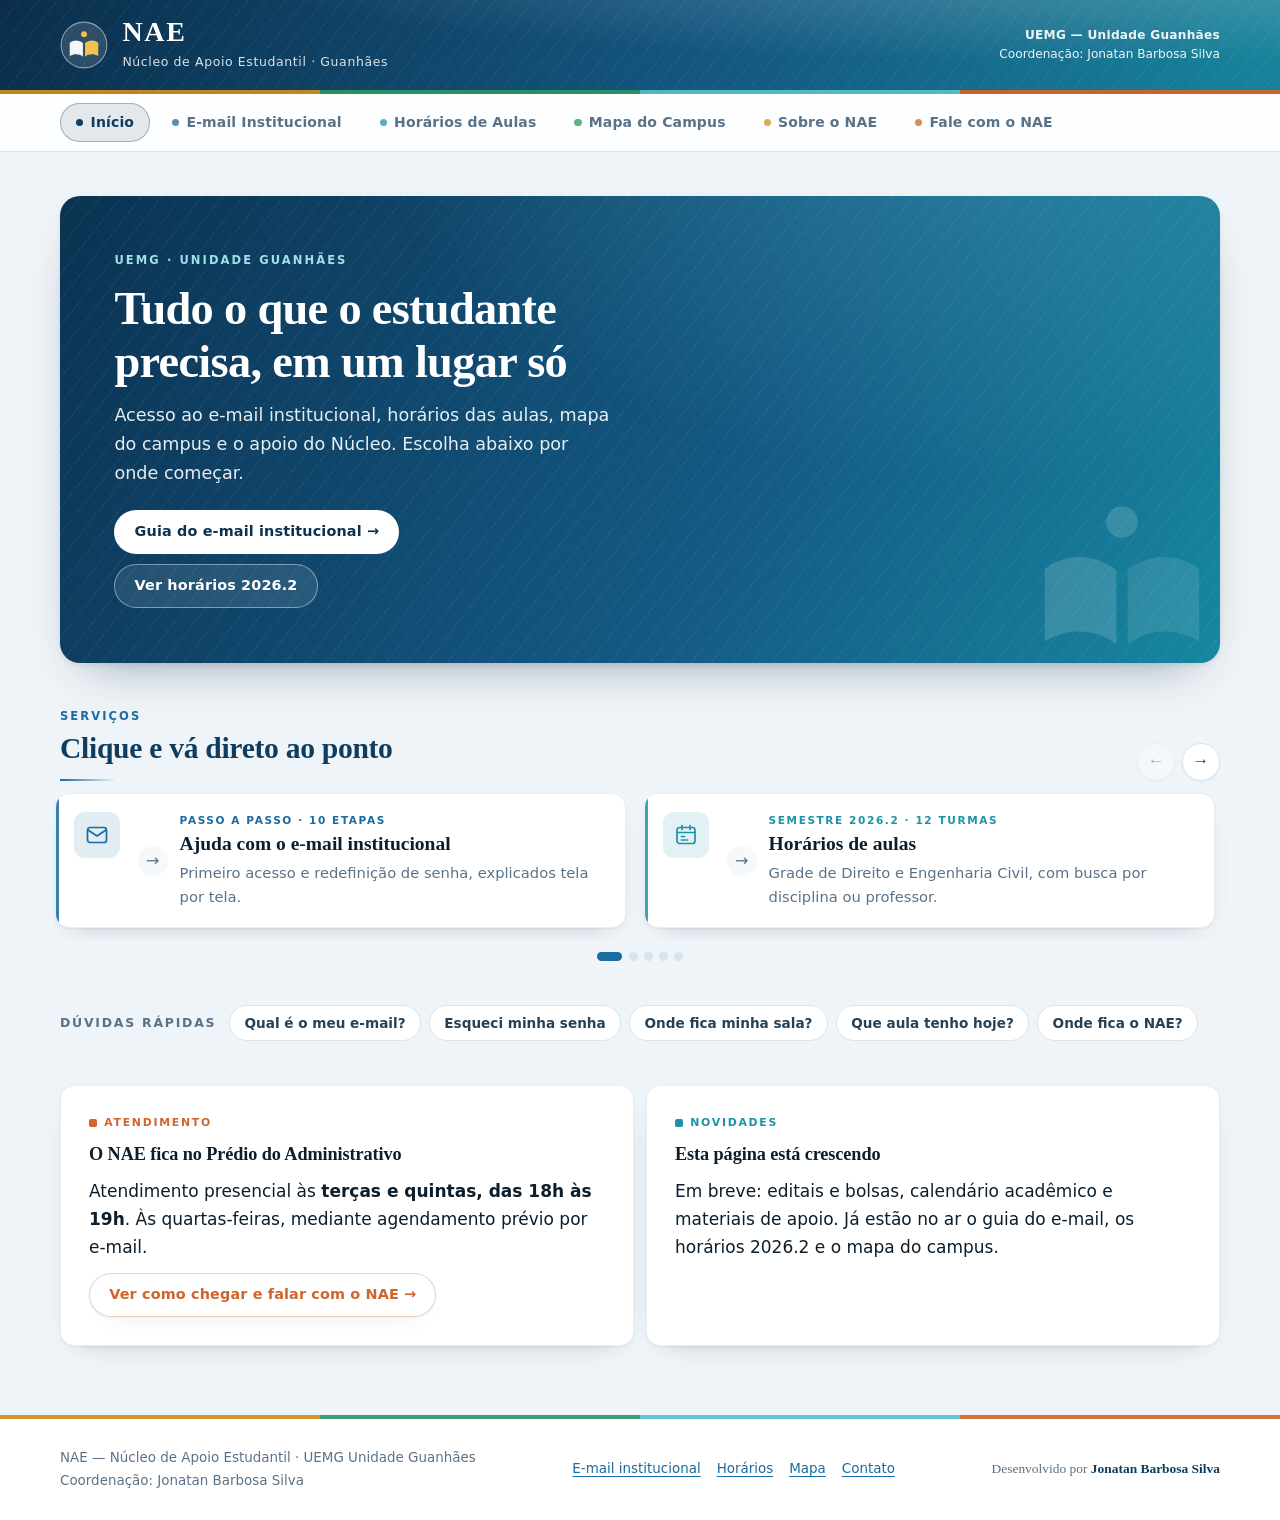
==== index.html @ 7a324790 "Site do NAE Guanhaes: inicio com carrossel, guia do e-mail, horarios 2026.2, mapa do campus e contat" ====
<!doctype html>
<html lang="pt-BR">
<head>
<meta charset="utf-8">
<meta name="viewport" content="width=device-width, initial-scale=1">
<title>NAE Guanhães — Núcleo de Apoio Estudantil | UEMG</title>
<meta name="description" content="Portal do Núcleo de Apoio Estudantil da UEMG — Unidade Guanhães: e-mail institucional, horários de aulas, mapa do campus e atendimento.">
<link rel="icon" href="assets/favicon.svg" type="image/svg+xml">
<link rel="stylesheet" href="assets/estilo.css">
</head>
<body>

<a class="pular" href="#conteudo">Pular para o conteúdo</a>

<header class="topbar">
  <div class="wrap topbar-in">
    <a class="brand" href="index.html">
      <svg width="48" height="48" viewBox="0 0 64 64" role="img" aria-label="Logo do NAE Guanhães">
        <circle cx="32" cy="32" r="30.5" fill="#FFFFFF" opacity=".13"></circle>
        <circle cx="32" cy="32" r="30.5" fill="none" stroke="#FFFFFF" stroke-width="1.4" opacity=".5"></circle>
        <circle cx="32" cy="17.5" r="3.9" fill="#F2C14E"></circle>
        <path d="M13 29C19 24.6 26 25.6 30.6 29.4v18.2C26 43.9 19 43.2 13 46.9z" fill="#FFFFFF" opacity=".95"></path>
        <path d="M51 29c-6-4.4-13-3.4-17.6.4v18.2C38 43.9 45 43.2 51 46.9z" fill="#F2C14E"></path>
      </svg>
      <span>
        <span class="brand-name" style="display:block">NAE</span>
        <span class="brand-sub" style="display:block">Núcleo de Apoio Estudantil · Guanhães</span>
      </span>
    </a>
    <div class="unidade">
      <b>UEMG — Unidade Guanhães</b><br>
      Coordenação: Jonatan Barbosa Silva
    </div>
  </div>
</header>

<nav class="nav" aria-label="Seções do site">
  <div class="wrap nav-in">
    <a class="nav-link" href="index.html" aria-current="page" style="--c: var(--navy)"><i class="dot"></i>Início</a>
    <a class="nav-link" href="email.html" style="--c: var(--blue)"><i class="dot"></i>E-mail Institucional</a>
    <a class="nav-link" href="horarios.html" style="--c: var(--cyan)"><i class="dot"></i>Horários de Aulas</a>
    <a class="nav-link" href="mapa.html" style="--c: var(--green)"><i class="dot"></i>Mapa do Campus</a>
    <a class="nav-link" href="sobre.html" style="--c: var(--amber)"><i class="dot"></i>Sobre o NAE</a>
    <a class="nav-link" href="contato.html" style="--c: var(--orange)"><i class="dot"></i>Fale com o NAE</a>
  </div>
</nav>

<main class="wrap stack" id="conteudo">

  <div class="hero">
    <div class="hero-in">
      <span class="eyebrow">UEMG · Unidade Guanhães</span>
      <h1>Tudo o que o estudante precisa, em um lugar só</h1>
      <p>Acesso ao e-mail institucional, horários das aulas, mapa do campus e o apoio do Núcleo. Escolha abaixo por onde começar.</p>
      <div class="hero-acoes">
        <a class="btn" href="email.html">Guia do e-mail institucional →</a>
        <a class="btn ghost" href="horarios.html">Ver horários 2026.2</a>
      </div>
    </div>
    <svg class="hero-marca" width="260" height="260" viewBox="0 0 64 64" aria-hidden="true">
      <circle cx="32" cy="17.5" r="3.9" fill="#FFFFFF"></circle>
      <path d="M13 29C19 24.6 26 25.6 30.6 29.4v18.2C26 43.9 19 43.2 13 46.9z" fill="#FFFFFF"></path>
      <path d="M51 29c-6-4.4-13-3.4-17.6.4v18.2C38 43.9 45 43.2 51 46.9z" fill="#FFFFFF" opacity=".7"></path>
    </svg>
  </div>

  <section class="carrossel" data-carrossel aria-label="Serviços do NAE">
    <div class="carrossel-topo">
      <div class="titulo-sec" style="--c: var(--blue)">
        <span class="eyebrow" style="--c: var(--blue)">Serviços</span>
        <h2>Clique e vá direto ao ponto</h2>
      </div>
      <div class="carrossel-ctrl">
        <button class="seta-btn" type="button" data-seta="prev" aria-label="Item anterior">←</button>
        <button class="seta-btn" type="button" data-seta="next" aria-label="Próximo item">→</button>
      </div>
    </div>

    <div class="trilho">

      <a class="porta" href="email.html" style="--c: var(--blue)">
        <span class="porta-ico" aria-hidden="true">
          <svg width="24" height="24" viewBox="0 0 24 24" fill="none" stroke="currentColor" stroke-width="1.7" stroke-linecap="round" stroke-linejoin="round">
            <rect x="2.5" y="4.5" width="19" height="15" rx="2.5"></rect>
            <path d="M3 7l9 6 9-6"></path>
          </svg>
        </span>
        <span class="porta-tag">Passo a passo · 10 etapas</span>
        <span class="porta-h">Ajuda com o e-mail institucional</span>
        <span class="porta-p">Primeiro acesso e redefinição de senha, explicados tela por tela.</span>
        <span class="porta-seta" aria-hidden="true">→</span>
      </a>

      <a class="porta" href="horarios.html" style="--c: var(--cyan)">
        <span class="porta-ico" aria-hidden="true">
          <svg width="24" height="24" viewBox="0 0 24 24" fill="none" stroke="currentColor" stroke-width="1.7" stroke-linecap="round" stroke-linejoin="round">
            <rect x="3" y="4.5" width="18" height="16" rx="2.5"></rect>
            <path d="M3 9.5h18M8 2.5v4M16 2.5v4M7.5 13.5h3M7.5 17h6"></path>
          </svg>
        </span>
        <span class="porta-tag">Semestre 2026.2 · 12 turmas</span>
        <span class="porta-h">Horários de aulas</span>
        <span class="porta-p">Grade de Direito e Engenharia Civil, com busca por disciplina ou professor.</span>
        <span class="porta-seta" aria-hidden="true">→</span>
      </a>

      <a class="porta" href="mapa.html" style="--c: var(--green)">
        <span class="porta-ico" aria-hidden="true">
          <svg width="24" height="24" viewBox="0 0 24 24" fill="none" stroke="currentColor" stroke-width="1.7" stroke-linecap="round" stroke-linejoin="round">
            <path d="M3 6.5l6-2.5 6 2.5 6-2.5v13l-6 2.5-6-2.5-6 2.5z"></path>
            <path d="M9 4v13M15 6.5v13"></path>
          </svg>
        </span>
        <span class="porta-tag">Planta ilustrada</span>
        <span class="porta-h">Mapa do campus</span>
        <span class="porta-p">Onde fica cada sala, laboratório e serviço — inclusive a sala do NAE.</span>
        <span class="porta-seta" aria-hidden="true">→</span>
      </a>

      <a class="porta" href="contato.html" style="--c: var(--orange)">
        <span class="porta-ico" aria-hidden="true">
          <svg width="24" height="24" viewBox="0 0 24 24" fill="none" stroke="currentColor" stroke-width="1.7" stroke-linecap="round" stroke-linejoin="round">
            <path d="M12 21s7-5.4 7-11a7 7 0 10-14 0c0 5.6 7 11 7 11z"></path>
            <circle cx="12" cy="10" r="2.6"></circle>
          </svg>
        </span>
        <span class="porta-tag">Prédio do Administrativo</span>
        <span class="porta-h">Sala do NAE e atendimento</span>
        <span class="porta-p">Terças e quintas, das 18h às 19h. Quartas, com agendamento por e-mail.</span>
        <span class="porta-seta" aria-hidden="true">→</span>
      </a>

      <a class="porta" href="sobre.html" style="--c: var(--amber)">
        <span class="porta-ico" aria-hidden="true">
          <svg width="24" height="24" viewBox="0 0 24 24" fill="none" stroke="currentColor" stroke-width="1.7" stroke-linecap="round" stroke-linejoin="round">
            <circle cx="9" cy="8" r="3.2"></circle>
            <path d="M3 19.5c.6-3.4 3-5.2 6-5.2s5.4 1.8 6 5.2"></path>
            <path d="M16.5 6.2a3.2 3.2 0 010 5.6M18.6 3.8a6.5 6.5 0 010 10.4"></path>
          </svg>
        </span>
        <span class="porta-tag">Quem somos</span>
        <span class="porta-h">Sobre o NAE</span>
        <span class="porta-p">Acolhimento, apoio pedagógico, assistência estudantil e acessibilidade.</span>
        <span class="porta-seta" aria-hidden="true">→</span>
      </a>

    </div>

    <div class="pontos" role="tablist" aria-label="Selecionar item"></div>
  </section>

  <div class="atalhos">
    <span class="atalhos-rot">Dúvidas rápidas</span>
    <a class="atalho" href="email.html#meu-endereco" style="--c: var(--blue)">Qual é o meu e-mail?</a>
    <a class="atalho" href="email.html#passo-a-passo" style="--c: var(--blue)">Esqueci minha senha</a>
    <a class="atalho" href="mapa.html" style="--c: var(--green)">Onde fica minha sala?</a>
    <a class="atalho" href="horarios.html" style="--c: var(--cyan)">Que aula tenho hoje?</a>
    <a class="atalho" href="contato.html" style="--c: var(--orange)">Onde fica o NAE?</a>
  </div>

  <div class="grid2">
    <div class="card reveal" style="--c: var(--orange)">
      <span class="rotulo">Atendimento</span>
      <h3>O NAE fica no Prédio do Administrativo</h3>
      <p>Atendimento presencial às <b>terças e quintas, das 18h às 19h</b>. Às quartas-feiras, mediante agendamento prévio por e-mail.</p>
      <div><a class="btn ghost" href="contato.html" style="--c: var(--orange)">Ver como chegar e falar com o NAE →</a></div>
    </div>
    <div class="card reveal" style="--c: var(--cyan)">
      <span class="rotulo">Novidades</span>
      <h3>Esta página está crescendo</h3>
      <p>Em breve: editais e bolsas, calendário acadêmico e materiais de apoio. Já estão no ar o guia do e-mail, os horários 2026.2 e o mapa do campus.</p>
    </div>
  </div>

</main>

<footer>
  <div class="wrap foot-in">
    <p>NAE — Núcleo de Apoio Estudantil · UEMG Unidade Guanhães<br>Coordenação: Jonatan Barbosa Silva</p>
    <div class="foot-links">
      <a href="email.html">E-mail institucional</a>
      <a href="horarios.html">Horários</a>
      <a href="mapa.html">Mapa</a>
      <a href="contato.html">Contato</a>
    </div>
    <p class="assinatura">Desenvolvido por <b>Jonatan Barbosa Silva</b></p>
  </div>
</footer>

<script src="assets/site.js"></script>
</body>
</html>
---- assets/estilo.css ----
/* ═══════════════════════════════════════════════════════
   NAE Guanhães — folha de estilo
   Paleta institucional UEMG · tema claro e escuro
   ═══════════════════════════════════════════════════════ */

:root {
  --navy:   #0E3D60;
  --blue:   #1A6BA0;
  --cyan:   #1D93A9;
  --aqua:   #57C0CE;
  --green:  #2C9560;
  --amber:  #D08D18;
  --orange: #D1642B;
  --red:    #B93A2C;

  --paper:     #EFF4F8;
  --surface:   #FFFFFF;
  --surface-2: #F5F9FC;
  --ink:       #0C1E2C;
  --ink-2:     #274257;
  --muted:     #5A7288;
  --line:      #D8E4ED;
  --hair:      #E7EEF4;
  --ring:      #1A6BA0;
  --on-brand:  #FFFFFF;
  --shot-dim:  1;

  --sh-1: 0 1px 2px rgba(10,35,58,.05), 0 10px 26px -20px rgba(10,35,58,.45);
  --sh-2: 0 2px 5px rgba(10,35,58,.07), 0 22px 48px -28px rgba(10,35,58,.5);

  --serif: "Iowan Old Style", "Palatino Linotype", Palatino, Cambria, Georgia, "Times New Roman", serif;
  --sans:  "Segoe UI Variable Text", "Segoe UI", system-ui, -apple-system, "Helvetica Neue", Arial, sans-serif;
  --mono:  ui-monospace, "Cascadia Mono", Consolas, "SF Mono", Menlo, monospace;

  --s1: .375rem; --s2: .75rem; --s3: 1.125rem; --s4: 1.75rem; --s5: 2.75rem; --s6: 4.5rem;
  --radius: 14px;
}

@media (prefers-color-scheme: dark) {
  :root {
    --navy: #5AA3D0; --blue: #62ABDD; --cyan: #45BCD2; --aqua: #7FD6E3;
    --green: #56C489; --amber: #E4AE45; --orange: #E88B54; --red: #E4796A;
    --paper: #081420; --surface: #0F1F2C; --surface-2: #142433;
    --ink: #E8F0F7; --ink-2: #C3D5E3; --muted: #93AABE;
    --line: #22384B; --hair: #1B2E3E; --ring: #62ABDD;
    --on-brand: #061420; --shot-dim: .9;
    --sh-1: 0 1px 2px rgba(0,0,0,.4), 0 12px 28px -20px rgba(0,0,0,.9);
    --sh-2: 0 2px 6px rgba(0,0,0,.45), 0 26px 52px -28px rgba(0,0,0,1);
  }
}

:root[data-theme="dark"] {
  --navy: #5AA3D0; --blue: #62ABDD; --cyan: #45BCD2; --aqua: #7FD6E3;
  --green: #56C489; --amber: #E4AE45; --orange: #E88B54; --red: #E4796A;
  --paper: #081420; --surface: #0F1F2C; --surface-2: #142433;
  --ink: #E8F0F7; --ink-2: #C3D5E3; --muted: #93AABE;
  --line: #22384B; --hair: #1B2E3E; --ring: #62ABDD;
  --on-brand: #061420; --shot-dim: .9;
  --sh-1: 0 1px 2px rgba(0,0,0,.4), 0 12px 28px -20px rgba(0,0,0,.9);
  --sh-2: 0 2px 6px rgba(0,0,0,.45), 0 26px 52px -28px rgba(0,0,0,1);
}

:root[data-theme="light"] {
  --navy: #0E3D60; --blue: #1A6BA0; --cyan: #1D93A9; --aqua: #57C0CE;
  --green: #2C9560; --amber: #D08D18; --orange: #D1642B; --red: #B93A2C;
  --paper: #EFF4F8; --surface: #FFFFFF; --surface-2: #F5F9FC;
  --ink: #0C1E2C; --ink-2: #274257; --muted: #5A7288;
  --line: #D8E4ED; --hair: #E7EEF4; --ring: #1A6BA0;
  --on-brand: #FFFFFF; --shot-dim: 1;
  --sh-1: 0 1px 2px rgba(10,35,58,.05), 0 10px 26px -20px rgba(10,35,58,.45);
  --sh-2: 0 2px 5px rgba(10,35,58,.07), 0 22px 48px -28px rgba(10,35,58,.5);
}

/* ── Base ─────────────────────────────────────────────── */
*, *::before, *::after { box-sizing: border-box; }

html { -webkit-text-size-adjust: 100%; scroll-behavior: smooth; }

body {
  margin: 0;
  background: var(--paper);
  color: var(--ink);
  font-family: var(--sans);
  font-size: 17px;
  line-height: 1.65;
  -webkit-font-smoothing: antialiased;
}

img, svg { max-width: 100%; }

a { color: var(--blue); text-underline-offset: 3px; text-decoration-thickness: 1px; }
a:hover { color: var(--orange); }

:where(a, button, input, summary, [tabindex]):focus-visible {
  outline: 2px solid var(--ring);
  outline-offset: 3px;
  border-radius: 6px;
}

h1, h2, h3 { font-family: var(--serif); font-weight: 600; text-wrap: balance; line-height: 1.16; margin: 0; }
h1 { font-size: clamp(2rem, 1.3rem + 2.8vw, 2.9rem); letter-spacing: -.015em; }
h2 { font-size: clamp(1.4rem, 1.1rem + 1.1vw, 1.85rem); letter-spacing: -.01em; color: var(--navy); }
h3 { font-size: 1.14rem; letter-spacing: -.005em; }
p  { margin: 0; }

.wrap { width: min(1160px, 100% - 2.5rem); margin-inline: auto; }
.col  { max-width: 68ch; }

.pular {
  position: absolute; left: -9999px; top: 0;
  background: var(--surface); color: var(--ink); padding: .6rem 1rem; z-index: 100;
}
.pular:focus { left: 1rem; top: 1rem; }

.eyebrow {
  font-size: .72rem; font-weight: 800;
  letter-spacing: .18em; text-transform: uppercase;
  color: var(--c, var(--orange));
}
.lede { font-size: 1.12rem; color: var(--ink-2); }

.stack   { display: flex; flex-direction: column; gap: var(--s5); }
.stack-m { display: flex; flex-direction: column; gap: var(--s4); }
.stack-s { display: flex; flex-direction: column; gap: var(--s2); }

.titulo-sec { display: flex; flex-direction: column; gap: .35rem; }
.titulo-sec::after {
  content: ""; height: 2px; width: 3.5rem; margin-top: .5rem;
  background: linear-gradient(90deg, var(--c, var(--cyan)), transparent);
}

/* ── Cabeçalho ────────────────────────────────────────── */
.topbar {
  background:
    radial-gradient(120% 180% at 88% -40%, rgba(255,255,255,.22), transparent 60%),
    linear-gradient(112deg, #0A2E4B 0%, #14567F 55%, #17849B 100%);
  color: #FFFFFF; position: relative; overflow: hidden;
}
.topbar::before {
  content: ""; position: absolute; inset: 0;
  background: repeating-linear-gradient(128deg, rgba(255,255,255,.05) 0 1px, transparent 1px 15px);
  pointer-events: none;
}
.topbar::after {
  content: ""; position: absolute; inset: auto 0 0 0; height: 4px;
  background: linear-gradient(90deg, var(--amber) 0 25%, var(--green) 25% 50%, var(--aqua) 50% 75%, var(--orange) 75% 100%);
  opacity: .92;
}
.topbar-in {
  position: relative; z-index: 1;
  display: flex; align-items: center; gap: var(--s3);
  flex-wrap: wrap; padding-block: var(--s3) calc(var(--s3) + 4px);
}
.brand { display: flex; align-items: center; gap: .9rem; text-decoration: none; color: inherit; }
.brand:hover { color: inherit; }
.brand svg { display: block; flex: none; }
.brand-name { font-family: var(--serif); font-size: 1.75rem; font-weight: 700; letter-spacing: .06em; line-height: 1; }
.brand-sub { font-size: .78rem; opacity: .85; letter-spacing: .05em; margin-top: .35rem; }
.unidade { margin-left: auto; font-size: .76rem; text-align: right; line-height: 1.55; opacity: .92; }
.unidade b { font-weight: 700; letter-spacing: .02em; }

/* ── Navegação ────────────────────────────────────────── */
.nav {
  position: sticky; top: 0; z-index: 40;
  background: color-mix(in srgb, var(--surface) 88%, transparent);
  backdrop-filter: blur(14px) saturate(1.3);
  border-bottom: 1px solid var(--line);
}
.nav-in { display: flex; gap: .35rem; overflow-x: auto; padding-block: .55rem; scrollbar-width: thin; }
.nav-link {
  flex: none; text-decoration: none;
  border: 1px solid transparent; border-radius: 999px;
  font-size: .875rem; font-weight: 600; letter-spacing: .01em;
  color: var(--muted); padding: .45rem .95rem; white-space: nowrap;
  display: inline-flex; align-items: center; gap: .45rem;
  transition: color .18s ease, background .18s ease, border-color .18s ease;
}
.nav-link .dot { width: .45rem; height: .45rem; border-radius: 50%; background: var(--c); flex: none; opacity: .75; }
.nav-link:hover { color: var(--ink); background: var(--surface-2); }
.nav-link[aria-current="page"] {
  color: var(--c);
  background: color-mix(in srgb, var(--c) 12%, var(--surface));
  border-color: color-mix(in srgb, var(--c) 32%, transparent);
}
.nav-link[aria-current="page"] .dot { opacity: 1; }

/* ── Conteúdo ─────────────────────────────────────────── */
main { padding-block: var(--s5) var(--s6); display: block; }

.reveal { opacity: 0; transform: translateY(12px); transition: opacity .5s ease, transform .5s cubic-bezier(.22,.7,.3,1); }
.reveal.visivel { opacity: 1; transform: none; }

@media (prefers-reduced-motion: reduce) {
  html { scroll-behavior: auto; }
  .reveal { opacity: 1; transform: none; transition: none; }
}

/* ── Componentes ──────────────────────────────────────── */
.card {
  background: var(--surface);
  border: 1px solid var(--hair);
  border-radius: var(--radius);
  box-shadow: var(--sh-1);
  padding: var(--s4);
  display: flex; flex-direction: column; gap: var(--s2);
}
.card > .rotulo {
  display: inline-flex; align-items: center; gap: .45rem;
  font-size: .68rem; font-weight: 800; letter-spacing: .16em; text-transform: uppercase;
  color: var(--c, var(--blue));
}
.card > .rotulo::before { content: ""; width: .5rem; height: .5rem; border-radius: 2px; background: var(--c, var(--blue)); }
.card h3 { color: var(--ink); }

.note {
  border-left: 3px solid var(--c, var(--amber));
  background: color-mix(in srgb, var(--c, var(--amber)) 8%, var(--surface));
  border-radius: 0 10px 10px 0;
  padding: var(--s2) var(--s3);
  display: flex; flex-direction: column; gap: .4rem;
  font-size: .95rem; color: var(--ink-2);
}
.note b { color: var(--c, var(--amber)); }
.note.alerta { --c: var(--red); }
.note.ok     { --c: var(--green); }
.note.info   { --c: var(--cyan); }

code, .mono { font-family: var(--mono); font-size: .92em; }
.addr {
  font-family: var(--mono); font-size: .88em;
  background: color-mix(in srgb, var(--blue) 8%, var(--surface));
  border: 1px solid color-mix(in srgb, var(--blue) 22%, var(--surface));
  border-radius: 5px; padding: .08rem .38rem; word-break: break-all;
}

.btn {
  display: inline-flex; align-items: center; gap: .5rem;
  background: var(--c, var(--blue)); color: var(--on-brand);
  border: 1px solid transparent; border-radius: 999px;
  font-family: var(--sans); font-size: .9rem; font-weight: 650; letter-spacing: .01em;
  padding: .58rem 1.2rem; text-decoration: none; cursor: pointer;
  box-shadow: var(--sh-1);
  transition: transform .16s ease, filter .16s ease;
}
.btn:hover { filter: brightness(1.1); transform: translateY(-1px); color: var(--on-brand); }
.btn.ghost { background: var(--surface); color: var(--c, var(--blue)); border-color: color-mix(in srgb, var(--c, var(--blue)) 30%, transparent); }
.btn.ghost:hover { background: color-mix(in srgb, var(--c, var(--blue)) 8%, var(--surface)); color: var(--c, var(--blue)); }

ul.limpa { list-style: none; margin: 0; padding: 0; display: flex; flex-direction: column; gap: .5rem; }
ul.limpa li { display: flex; gap: .6rem; align-items: baseline; color: var(--ink-2); }
ul.limpa li::before { content: ""; width: .34rem; height: .34rem; border-radius: 50%; background: var(--c, var(--orange)); flex: none; transform: translateY(-.15rem); }

.grid2 { display: grid; grid-template-columns: repeat(auto-fit, minmax(270px, 1fr)); gap: var(--s2); }

/* ── Hero ─────────────────────────────────────────────── */
.hero {
  position: relative; overflow: hidden;
  border-radius: 20px;
  background:
    radial-gradient(90% 140% at 82% -25%, rgba(87,192,206,.35), transparent 62%),
    linear-gradient(118deg, #0B3251 0%, #145A85 60%, #17879F 100%);
  color: #fff;
  padding: clamp(1.9rem, 1rem + 4vw, 3.4rem);
  box-shadow: var(--sh-2);
}
.hero::before {
  content: ""; position: absolute; inset: 0;
  background: repeating-linear-gradient(128deg, rgba(255,255,255,.055) 0 1px, transparent 1px 16px);
}
.hero-in { position: relative; display: flex; flex-direction: column; gap: var(--s2); max-width: 46ch; }
.hero .eyebrow { color: #9FE0EA; }
.hero h1 { color: #fff; }
.hero p { color: rgba(255,255,255,.9); font-size: 1.1rem; }
.hero-acoes { display: flex; flex-wrap: wrap; gap: .6rem; margin-top: .6rem; }
.hero .btn { background: #fff; color: #0B3251; box-shadow: none; }
.hero .btn.ghost { background: rgba(255,255,255,.1); color: #fff; border-color: rgba(255,255,255,.42); }
.hero .btn.ghost:hover { background: rgba(255,255,255,.2); color: #fff; }
.hero-marca { position: absolute; right: -2rem; bottom: -3rem; opacity: .15; pointer-events: none; }
@media (max-width: 760px) { .hero-marca { display: none; } }

/* ── Carrossel ────────────────────────────────────────── */
.carrossel { position: relative; display: flex; flex-direction: column; gap: var(--s2); }
.carrossel-topo { display: flex; align-items: flex-end; justify-content: space-between; gap: var(--s2); flex-wrap: wrap; }
.carrossel-ctrl { display: flex; gap: .4rem; }
.seta-btn {
  width: 2.4rem; height: 2.4rem; border-radius: 50%; cursor: pointer;
  background: var(--surface); border: 1px solid var(--line); color: var(--ink-2);
  display: grid; place-items: center; font-size: 1.05rem; line-height: 1;
  box-shadow: var(--sh-1);
  transition: background .16s, color .16s, border-color .16s, transform .16s;
}
.seta-btn:hover { color: var(--blue); border-color: var(--blue); transform: translateY(-1px); }
.seta-btn[disabled] { opacity: .4; cursor: default; transform: none; }

.trilho {
  display: flex; gap: var(--s3);
  overflow-x: auto; scroll-snap-type: x mandatory;
  scroll-behavior: smooth;
  padding: .35rem .35rem var(--s2);
  margin: -.35rem -.35rem 0;
  scrollbar-width: none;
}
.trilho::-webkit-scrollbar { display: none; }
.trilho > * { scroll-snap-align: start; flex: 0 0 min(100%, 27rem); }
@media (min-width: 940px) { .trilho > * { flex-basis: calc(50% - var(--s3) / 2); } }

.pontos { display: flex; gap: .4rem; justify-content: center; }
.ponto {
  width: .55rem; height: .55rem; border-radius: 999px; padding: 0;
  border: 0; cursor: pointer; background: var(--line);
  transition: width .2s ease, background .2s ease;
}
.ponto[aria-current="true"] { width: 1.6rem; background: var(--c, var(--blue)); }

/* ── Cartão-porta ─────────────────────────────────────── */
.porta {
  text-align: left; cursor: pointer; text-decoration: none;
  background: var(--surface);
  border: 1px solid var(--hair);
  border-radius: var(--radius);
  box-shadow: var(--sh-1);
  padding: var(--s3);
  display: grid; grid-template-columns: auto 1fr auto; gap: 0 var(--s2);
  align-items: start;
  font-family: var(--sans); color: var(--ink);
  position: relative; overflow: hidden;
  transition: transform .18s cubic-bezier(.22,.7,.3,1), box-shadow .18s ease, border-color .18s ease;
}
.porta::before { content: ""; position: absolute; left: 0; top: 0; bottom: 0; width: 3px; background: var(--c); opacity: .85; }
.porta:hover { transform: translateY(-3px); box-shadow: var(--sh-2); border-color: color-mix(in srgb, var(--c) 35%, var(--hair)); color: var(--ink); }
.porta:hover .porta-seta { transform: translateX(3px); background: var(--c); color: var(--on-brand); }
.porta-ico {
  grid-row: 1 / span 3; width: 2.9rem; height: 2.9rem; border-radius: 11px;
  display: grid; place-items: center; flex: none;
  background: color-mix(in srgb, var(--c) 13%, var(--surface));
  color: var(--c); margin-right: .35rem;
}
.porta-tag { font-size: .66rem; font-weight: 800; letter-spacing: .15em; text-transform: uppercase; color: var(--c); }
.porta-h { font-family: var(--serif); font-size: 1.22rem; font-weight: 600; line-height: 1.2; display: block; margin-top: .15rem; }
.porta-p { font-size: .92rem; color: var(--muted); display: block; margin-top: .35rem; }
.porta-seta {
  grid-row: 1 / span 3; align-self: center;
  width: 1.85rem; height: 1.85rem; border-radius: 50%;
  display: grid; place-items: center; font-size: 1rem;
  background: var(--surface-2); color: var(--muted);
  transition: transform .18s ease, background .18s ease, color .18s ease;
}

.atalhos { display: flex; flex-wrap: wrap; gap: .5rem; align-items: center; }
.atalho {
  text-decoration: none; font-size: .85rem; font-weight: 600;
  color: var(--ink-2); background: var(--surface);
  border: 1px solid var(--line); border-radius: 999px;
  padding: .35rem .9rem;
  transition: border-color .16s, color .16s, background .16s;
}
.atalho:hover { color: var(--c, var(--blue)); border-color: var(--c, var(--blue)); background: color-mix(in srgb, var(--c, var(--blue)) 7%, var(--surface)); }
.atalhos-rot { font-size: .78rem; font-weight: 800; letter-spacing: .14em; text-transform: uppercase; color: var(--muted); margin-right: .3rem; }

/* ── Montador de e-mail ───────────────────────────────── */
.builder { display: flex; flex-wrap: wrap; gap: var(--s2); align-items: flex-end; }
.field { display: flex; flex-direction: column; gap: .3rem; flex: 1 1 11rem; }
.field label { font-size: .7rem; font-weight: 800; letter-spacing: .12em; text-transform: uppercase; color: var(--muted); }
.field input, .busca input {
  font-family: var(--sans); font-size: 1rem;
  color: var(--ink); background: var(--surface-2);
  border: 1px solid var(--line); border-radius: 9px;
  padding: .58rem .75rem; width: 100%;
  transition: border-color .16s, box-shadow .16s;
}
.field input:focus, .busca input:focus {
  border-color: var(--blue); outline: none;
  box-shadow: 0 0 0 3px color-mix(in srgb, var(--blue) 18%, transparent);
}
.result {
  display: flex; flex-wrap: wrap; align-items: center; gap: var(--s2);
  background: color-mix(in srgb, var(--cyan) 9%, var(--surface));
  border: 1px dashed color-mix(in srgb, var(--cyan) 40%, var(--surface));
  border-radius: 11px; padding: var(--s2) var(--s3);
}
.result .out { font-family: var(--mono); font-size: 1.02rem; color: var(--navy); word-break: break-all; flex: 1 1 16rem; }
.copied { font-size: .82rem; color: var(--green); font-weight: 700; }

/* ── Etapas ───────────────────────────────────────────── */
.steps { display: flex; flex-direction: column; gap: var(--s5); }
.step { display: grid; grid-template-columns: 2.5rem 1fr; gap: var(--s2) var(--s3); align-items: start; position: relative; }
.step::before {
  content: ""; position: absolute; left: 1.19rem; top: 2.9rem; bottom: calc(var(--s5) * -1);
  width: 1px; background: linear-gradient(var(--line), color-mix(in srgb, var(--line) 20%, transparent));
}
.step:last-child::before { display: none; }
.step-num {
  grid-row: 1 / span 2; position: relative; z-index: 1;
  font-family: var(--serif); font-size: 1.05rem; font-weight: 700;
  color: var(--on-brand);
  background: linear-gradient(145deg, var(--blue), var(--cyan));
  width: 2.4rem; height: 2.4rem; border-radius: 50%;
  display: grid; place-items: center; font-variant-numeric: tabular-nums;
  box-shadow: 0 0 0 5px var(--paper);
}
.step-body { display: flex; flex-direction: column; gap: var(--s2); min-width: 0; padding-top: .15rem; }
.step-title { font-family: var(--serif); font-size: 1.22rem; font-weight: 600; color: var(--ink); line-height: 1.25; }
.step-body > p { color: var(--ink-2); }

@media (max-width: 640px) {
  .step { grid-template-columns: 2.1rem 1fr; }
  .step-num { width: 2.05rem; height: 2.05rem; font-size: .95rem; }
  .step::before { left: 1rem; }
}

/* ── Telas ilustradas ─────────────────────────────────── */
figure.shot { margin: 0; display: flex; flex-direction: column; gap: .55rem; }
.janela {
  border: 1px solid var(--line); border-radius: 12px; overflow: hidden;
  box-shadow: var(--sh-1); background: var(--surface);
  max-width: 560px; opacity: var(--shot-dim);
}
.janela-barra {
  display: flex; align-items: center; gap: .55rem;
  padding: .5rem .75rem;
  background: var(--surface-2); border-bottom: 1px solid var(--hair);
}
.janela-barra i { width: .52rem; height: .52rem; border-radius: 50%; background: var(--line); flex: none; }
.janela-url {
  flex: 1; font-family: var(--mono); font-size: .68rem; color: var(--muted);
  background: var(--surface); border: 1px solid var(--hair); border-radius: 999px;
  padding: .12rem .6rem; margin-left: .3rem; overflow: hidden; text-overflow: ellipsis; white-space: nowrap;
}
.janela-tela { background: #F3F4F6; padding: 1.3rem 1rem; display: flex; justify-content: center; overflow-x: auto; }
figcaption { font-size: .79rem; color: var(--muted); font-style: italic; }

.ms {
  background: #FFFFFF; color: #1B1B1B;
  font-family: "Segoe UI", system-ui, sans-serif;
  width: min(350px, 100%);
  padding: 1.3rem 1.4rem 1.5rem;
  box-shadow: 0 2px 12px rgba(12,40,66,.16);
  display: flex; flex-direction: column; gap: .68rem;
  font-size: .86rem; line-height: 1.45; text-align: left;
}
.ms.wide { width: min(420px, 100%); }
.ms-logo { font-size: .56rem; letter-spacing: .07em; color: #0E3D60; font-weight: 700; line-height: 1.3; text-transform: uppercase; }
.ms-title { font-size: 1.28rem; font-weight: 600; }
.ms-sub { font-size: .76rem; color: #444; }
.ms-input { border-bottom: 1px solid #666; padding: .3rem 0 .35rem; font-size: .88rem; min-height: 1.6rem; }
.ms-input.box { border: 1px solid #8A8886; border-radius: 2px; padding: .38rem .5rem; }
.ms-input.vazio { color: #9A9A9A; }
.ms-link { color: #0067B8; font-size: .8rem; }
.ms-row { display: flex; justify-content: flex-end; gap: .5rem; align-items: center; }
.ms-btn { background: #0067B8; color: #fff; padding: .36rem 1.4rem; font-size: .83rem; border-radius: 2px; display: inline-block; }
.ms-btn.escuro { background: #21262E; border-radius: 4px; letter-spacing: .08em; font-size: .76rem; font-weight: 600; padding: .52rem 1.15rem; }
.ms-btn.claro { background: none; color: #0067B8; padding-inline: .4rem; }
.ms-back { font-size: .8rem; color: #444; }
.ms-captcha {
  background: #EFEFEF; border: 1px solid #CFCFCF; height: 58px;
  display: grid; place-items: center;
  font-family: var(--serif); font-size: 1.45rem; letter-spacing: .3rem;
  color: #5A5A5A; font-style: italic; transform: skewY(-3deg);
}
.ms-aviso { font-size: .67rem; color: #555; line-height: 1.5; }
.ms-label { font-size: .76rem; color: #444; }
.ms.recuperar { background: #FDFDFD; border: 1px solid #E3E3E3; border-radius: 6px; }

.alvo { outline: 2px dashed #B93A2C; outline-offset: 3px; border-radius: 3px; }
.aponta {
  display: inline-flex; align-items: center; gap: .3rem;
  color: #FFF; background: #B93A2C;
  font-size: .64rem; font-weight: 800; letter-spacing: .08em; text-transform: uppercase;
  padding: .1rem .42rem; border-radius: 3px; white-space: nowrap;
}
.aponta::before { content: "◀"; font-size: .58rem; }
.linha-alvo { display: flex; align-items: center; gap: .55rem; flex-wrap: wrap; }

/* ── FAQ ──────────────────────────────────────────────── */
details.faq {
  background: var(--surface); border: 1px solid var(--hair);
  border-radius: 11px; padding: .8rem var(--s3); box-shadow: var(--sh-1);
}
details.faq + details.faq { margin-top: .5rem; }
details.faq summary {
  cursor: pointer; font-weight: 600; color: var(--ink);
  font-family: var(--serif); font-size: 1.05rem;
  list-style: none; display: flex; gap: .65rem; align-items: baseline;
}
details.faq summary::-webkit-details-marker { display: none; }
details.faq summary::before { content: "+"; color: var(--cyan); font-weight: 700; font-family: var(--sans); }
details.faq[open] summary::before { content: "−"; }
details.faq p { margin-top: .55rem; color: var(--muted); font-size: .95rem; }

/* ── Filtros e horários ───────────────────────────────── */
.filtros {
  display: flex; flex-wrap: wrap; gap: var(--s2); align-items: center;
  background: var(--surface); border: 1px solid var(--hair);
  border-radius: var(--radius); padding: var(--s2) var(--s3);
  box-shadow: var(--sh-1);
  position: sticky; top: 3.4rem; z-index: 20;
}
.chips { display: flex; gap: .35rem; flex-wrap: wrap; }
.chip {
  cursor: pointer; border-radius: 999px;
  border: 1px solid var(--line); background: none; color: var(--muted);
  font-family: var(--sans); font-size: .83rem; font-weight: 650;
  padding: .32rem .85rem;
  transition: background .16s, color .16s, border-color .16s;
}
.chip:hover { color: var(--c); border-color: var(--c); }
.chip[aria-pressed="true"] {
  background: color-mix(in srgb, var(--c) 13%, var(--surface));
  border-color: color-mix(in srgb, var(--c) 40%, transparent); color: var(--c);
}
.busca { flex: 1 1 15rem; }
.contagem { font-size: .8rem; color: var(--muted); font-variant-numeric: tabular-nums; }

.turma {
  background: var(--surface); border: 1px solid var(--hair);
  border-radius: var(--radius); box-shadow: var(--sh-1); overflow: hidden;
  scroll-margin-top: 6rem;
}
.turma + .turma { margin-top: var(--s3); }
.turma.destaque { border-color: var(--c); box-shadow: 0 0 0 3px color-mix(in srgb, var(--c) 22%, transparent), var(--sh-1); }
.turma-head {
  display: flex; flex-wrap: wrap; align-items: baseline; gap: .5rem var(--s2);
  padding: var(--s2) var(--s3);
  border-bottom: 1px solid var(--hair);
  background: color-mix(in srgb, var(--c) 6%, var(--surface));
}
.turma-head h3 { color: var(--ink); font-size: 1.14rem; }
.turma-head .curso {
  font-size: .64rem; font-weight: 800; letter-spacing: .14em; text-transform: uppercase;
  color: var(--c); border: 1px solid color-mix(in srgb, var(--c) 38%, transparent);
  background: color-mix(in srgb, var(--c) 10%, var(--surface));
  border-radius: 999px; padding: .12rem .6rem;
}
.turma-head .sala { margin-left: auto; font-size: .82rem; font-weight: 700; color: var(--c); }
.rolagem { overflow-x: auto; }
table.grade { border-collapse: separate; border-spacing: 0; width: 100%; min-width: 800px; font-size: .8rem; }
table.grade th, table.grade td {
  border-bottom: 1px solid var(--hair); border-right: 1px solid var(--hair);
  padding: .5rem .6rem; vertical-align: top; text-align: left;
}
table.grade tr > *:last-child { border-right: 0; }
table.grade tbody tr:last-child > * { border-bottom: 0; }
table.grade thead th {
  background: color-mix(in srgb, var(--c) 15%, var(--surface));
  color: var(--c); font-family: var(--sans); font-weight: 800; font-size: .68rem;
  letter-spacing: .12em; text-transform: uppercase; text-align: center;
  position: sticky; top: 0;
}
table.grade thead th:first-child { left: 0; z-index: 3; }
table.grade tbody th {
  background: var(--surface-2); font-weight: 700; color: var(--ink-2);
  font-variant-numeric: tabular-nums; white-space: nowrap;
  font-size: .73rem; text-align: center; width: 5.9rem;
  position: sticky; left: 0; z-index: 2;
}
table.grade td.ead { background: color-mix(in srgb, var(--c) 5%, var(--surface)); }
table.grade td.vaga { color: color-mix(in srgb, var(--muted) 55%, transparent); text-align: center; }
.disc { font-weight: 650; color: var(--ink); display: block; line-height: 1.35; }
.doc { display: block; font-size: .7rem; color: var(--muted); font-style: italic; margin-top: .2rem; line-height: 1.3; }
.tag {
  display: inline-block; font-size: .58rem; font-weight: 800;
  letter-spacing: .1em; text-transform: uppercase;
  padding: .04rem .32rem; border-radius: 4px; margin-left: .3rem; vertical-align: 1px;
}
.tag.hib { background: color-mix(in srgb, var(--cyan) 16%, var(--surface)); color: var(--cyan); }
.tag.ead { background: color-mix(in srgb, var(--blue) 15%, var(--surface)); color: var(--blue); }
.tag.est { background: color-mix(in srgb, var(--amber) 18%, var(--surface)); color: var(--amber); }
.tag.opt { background: color-mix(in srgb, var(--orange) 15%, var(--surface)); color: var(--orange); }
.vazio-busca { text-align: center; color: var(--muted); padding: var(--s4); font-style: italic; }

/* ── Planta ───────────────────────────────────────────── */
.planta-caixa {
  background: var(--surface); border: 1px solid var(--hair);
  border-radius: var(--radius); box-shadow: var(--sh-1);
  padding: var(--s3); overflow-x: auto;
}
svg.planta { display: block; width: 100%; min-width: 880px; height: auto; }
.rm-nome { font-family: var(--sans); font-size: 15px; font-weight: 700; fill: var(--ink); }
.rm-ocup { font-family: var(--sans); font-size: 12.5px; fill: var(--muted); }
.rm-min  { font-family: var(--sans); font-size: 13px; font-weight: 700; fill: var(--ink); }
.rm-patio { font-family: var(--serif); font-size: 30px; font-weight: 600; fill: var(--cyan); letter-spacing: 3px; }
.rm-legenda { font-family: var(--sans); font-size: 12px; font-weight: 700; letter-spacing: 2px; fill: var(--muted); }
a.sala { cursor: pointer; }
a.sala .corpo { transition: filter .18s ease; }
a.sala:hover .corpo { filter: brightness(.94) saturate(1.25); }
a.sala:hover .rm-nome, a.sala:hover .rm-min { fill: var(--c); }
a.sala .lupa { opacity: 0; transition: opacity .18s ease; }
a.sala:hover .lupa { opacity: 1; }

.legenda { display: flex; flex-wrap: wrap; gap: .45rem 1.1rem; font-size: .8rem; color: var(--muted); }
.legenda span { display: inline-flex; align-items: center; gap: .4rem; }
.legenda i { width: .75rem; height: .75rem; border-radius: 3px; background: color-mix(in srgb, var(--c) 30%, var(--surface)); border: 1px solid var(--c); display: inline-block; }
.dica-mapa { font-size: .81rem; color: var(--muted); font-style: italic; }

.lista-salas { display: flex; flex-direction: column; gap: .4rem; }
.lista-salas a {
  display: flex; align-items: baseline; gap: .5rem; width: 100%;
  border-radius: 7px; text-decoration: none;
  font-size: .93rem; color: var(--ink-2);
  padding: .28rem .4rem;
  transition: background .16s, color .16s;
}
.lista-salas a:hover { background: color-mix(in srgb, var(--c) 9%, var(--surface)); color: var(--c); }
.lista-salas b { color: var(--ink); font-weight: 700; }
.lista-salas .seta { margin-left: auto; color: var(--c); opacity: 0; }
.lista-salas a:hover .seta { opacity: 1; }

/* ── Dados de contato ─────────────────────────────────── */
dl.dados { display: grid; grid-template-columns: auto 1fr; gap: .55rem var(--s3); margin: 0; font-size: .95rem; }
dl.dados dt { font-weight: 800; color: var(--muted); font-size: .68rem; letter-spacing: .12em; text-transform: uppercase; padding-top: .28rem; }
dl.dados dd { margin: 0; color: var(--ink-2); }
.pendente {
  font-size: .76rem; color: var(--muted);
  background: var(--surface-2); border: 1px dashed var(--line);
  border-radius: 5px; padding: .05rem .45rem;
}
.destaque-sala {
  display: flex; align-items: center; gap: var(--s3);
  background: color-mix(in srgb, var(--c, var(--orange)) 10%, var(--surface));
  border: 1px solid color-mix(in srgb, var(--c, var(--orange)) 30%, transparent);
  border-radius: var(--radius); padding: var(--s3);
}
.destaque-sala .ico {
  width: 3.2rem; height: 3.2rem; border-radius: 12px; flex: none;
  display: grid; place-items: center;
  background: var(--c, var(--orange)); color: var(--on-brand);
}
.destaque-sala .txt { display: flex; flex-direction: column; gap: .1rem; }
.destaque-sala .rot { font-size: .68rem; font-weight: 800; letter-spacing: .16em; text-transform: uppercase; color: var(--c, var(--orange)); }
.destaque-sala .val { font-family: var(--serif); font-size: 1.3rem; font-weight: 600; color: var(--ink); line-height: 1.2; }

/* ── Rodapé ───────────────────────────────────────────── */
footer {
  border-top: 1px solid var(--line);
  background: var(--surface); padding-block: var(--s4);
  position: relative;
}
footer::before {
  content: ""; position: absolute; inset: -4px 0 auto 0; height: 4px;
  background: linear-gradient(90deg, var(--amber) 0 25%, var(--green) 25% 50%, var(--aqua) 50% 75%, var(--orange) 75% 100%);
  opacity: .9;
}
.foot-in { display: flex; flex-wrap: wrap; gap: var(--s2) var(--s4); align-items: center; justify-content: space-between; }
.foot-in p { font-size: .84rem; color: var(--muted); }
.foot-links { display: flex; flex-wrap: wrap; gap: .2rem 1rem; font-size: .84rem; }
.assinatura { font-family: var(--serif); font-size: 1.05rem; color: var(--ink-2); }
.assinatura b { color: var(--navy); font-weight: 700; }
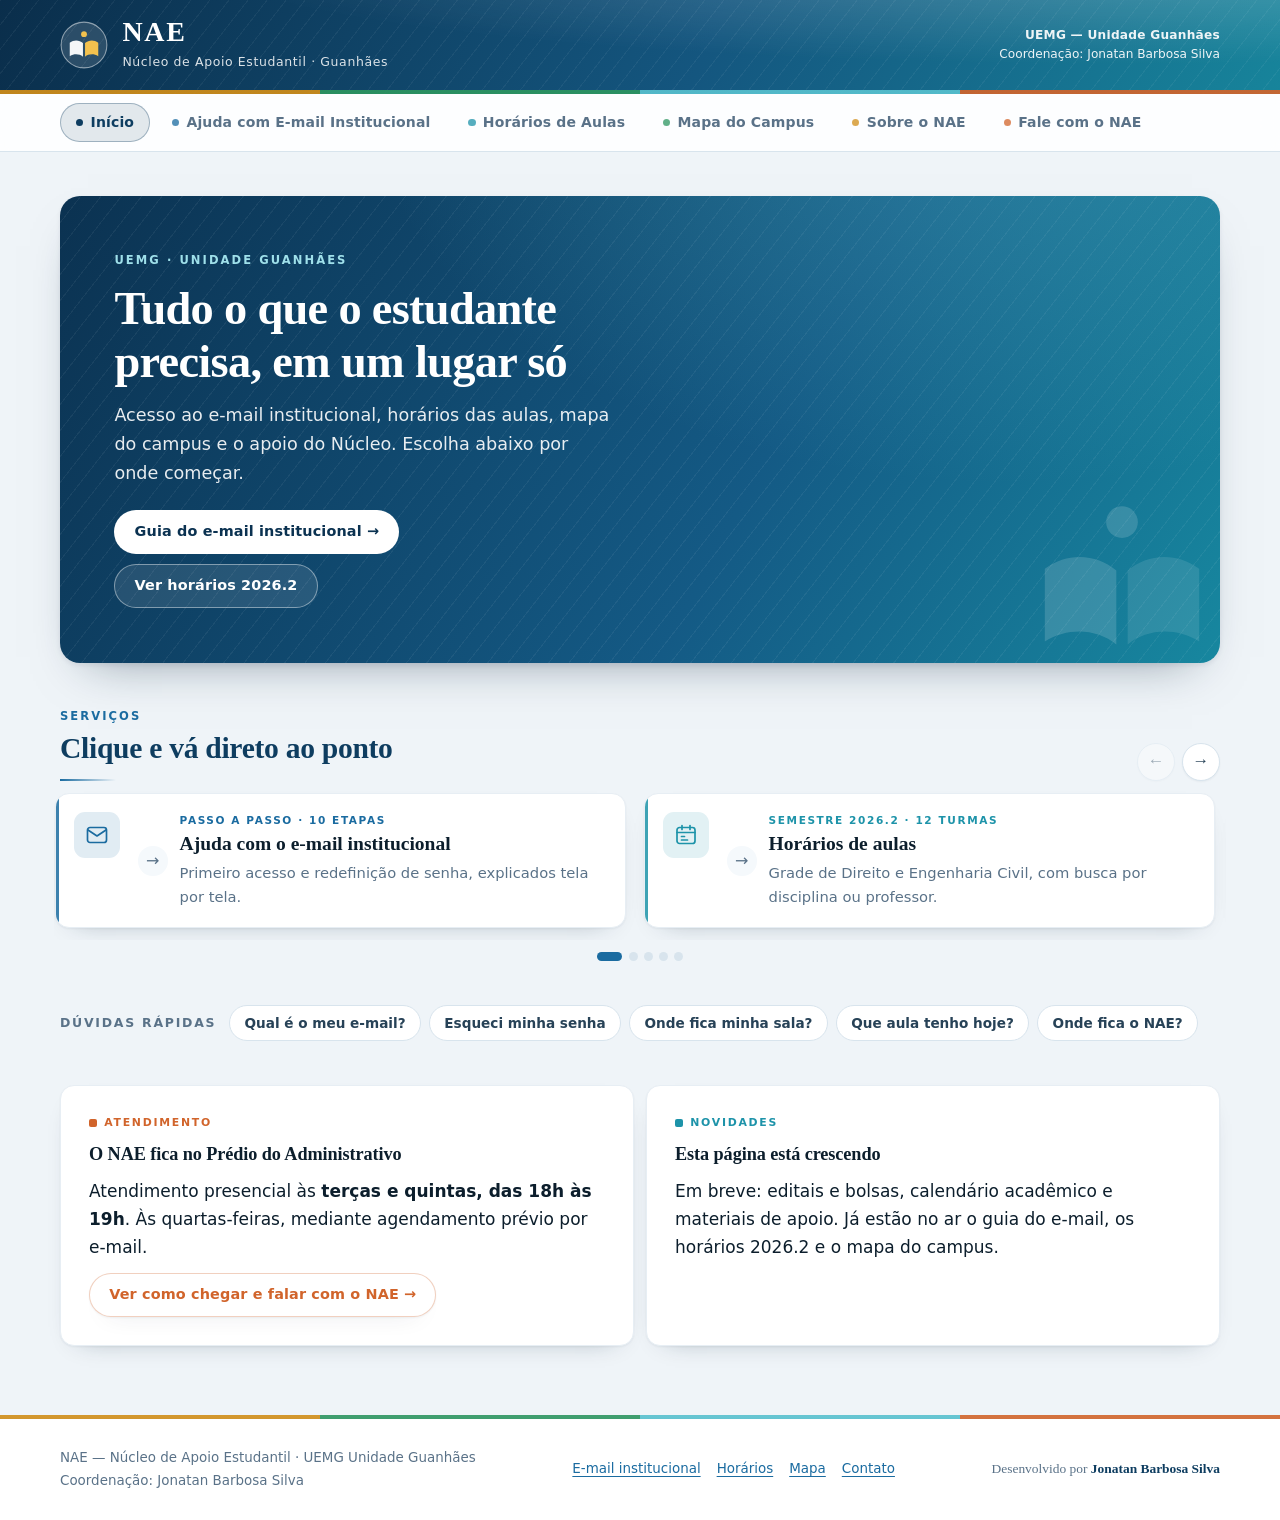
==== commit 5e4a8537: "Menu: 'Ajuda com E-mail Institucional' no lugar de 'E-mail Institucional' Co-Authored-By: Claude Opu" ====
--- a/index.html
+++ b/index.html
@@ -37,7 +37,7 @@
 <nav class="nav" aria-label="Seções do site">
   <div class="wrap nav-in">
     <a class="nav-link" href="index.html" aria-current="page" style="--c: var(--navy)"><i class="dot"></i>Início</a>
-    <a class="nav-link" href="email.html" style="--c: var(--blue)"><i class="dot"></i>E-mail Institucional</a>
+    <a class="nav-link" href="email.html" style="--c: var(--blue)"><i class="dot"></i>Ajuda com E-mail Institucional</a>
     <a class="nav-link" href="horarios.html" style="--c: var(--cyan)"><i class="dot"></i>Horários de Aulas</a>
     <a class="nav-link" href="mapa.html" style="--c: var(--green)"><i class="dot"></i>Mapa do Campus</a>
     <a class="nav-link" href="sobre.html" style="--c: var(--amber)"><i class="dot"></i>Sobre o NAE</a>
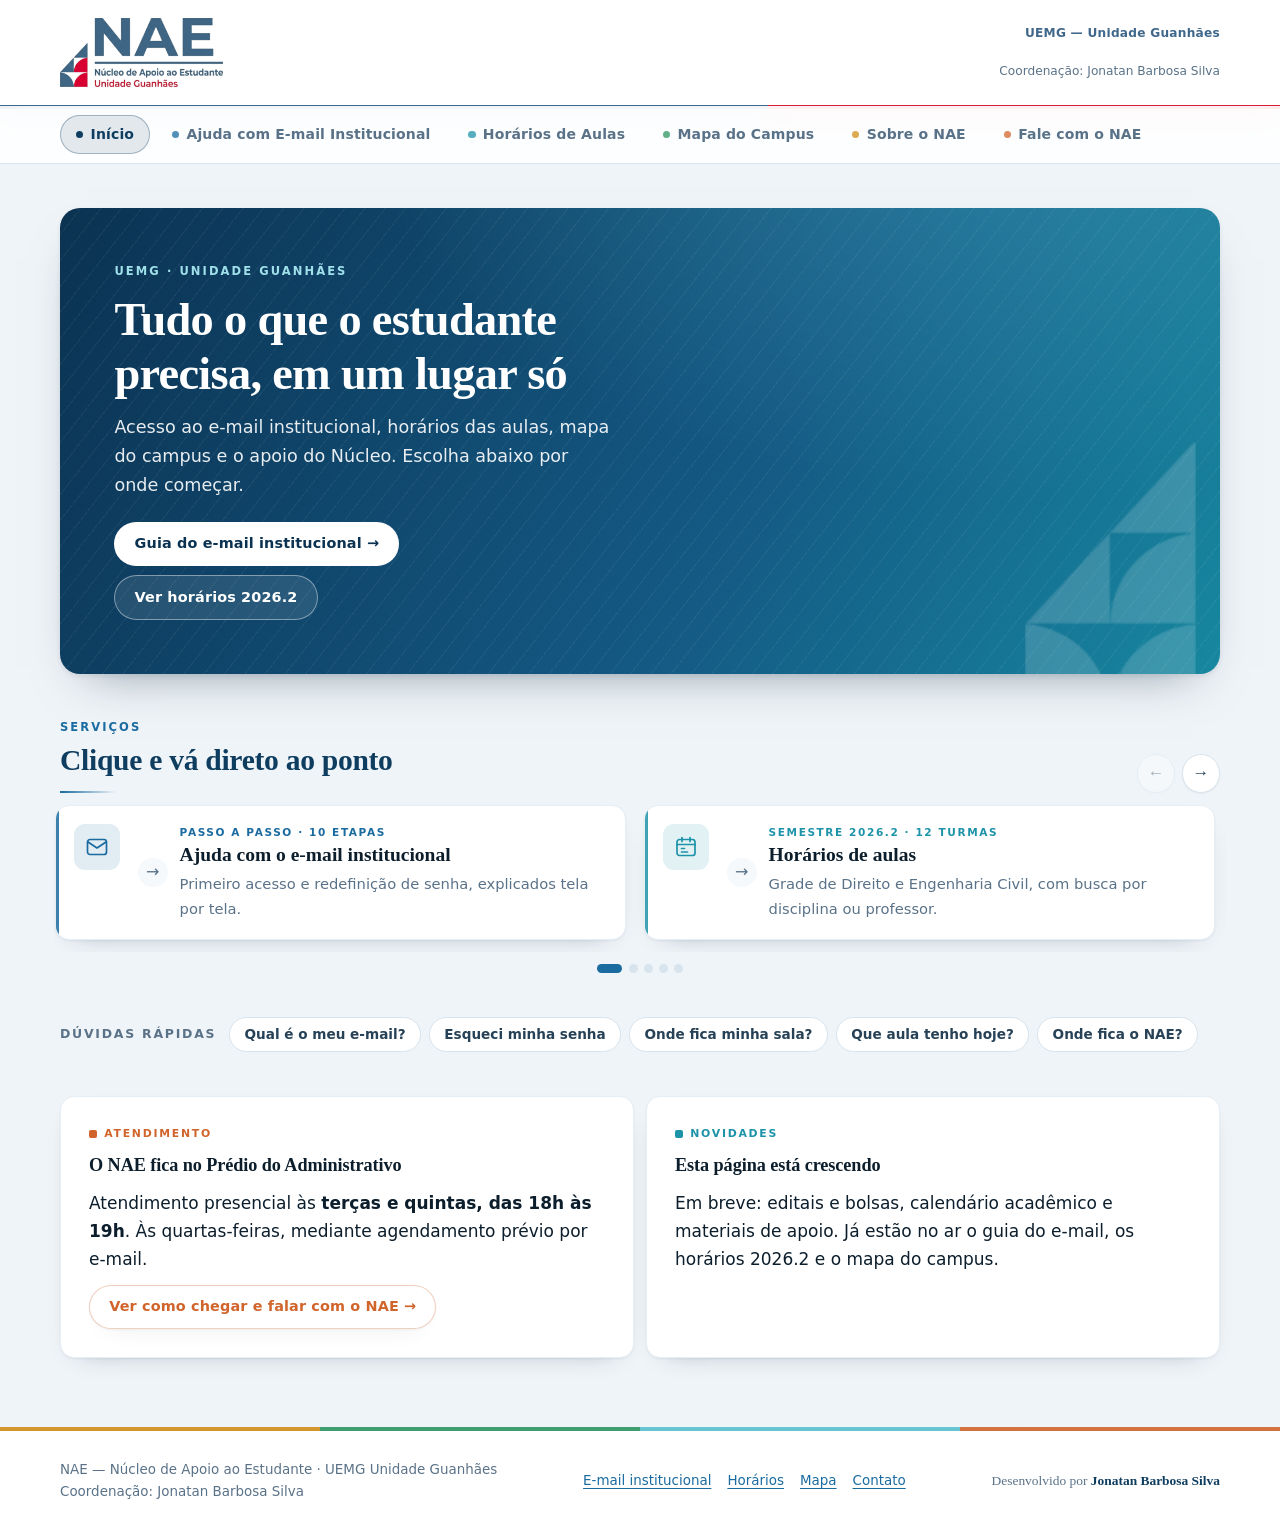
==== commit 5a0852f4: "Marca oficial do NAE e nome correto: Nucleo de Apoio ao Estudante - assinatura oficial no cabecalho " ====
--- a/index.html
+++ b/index.html
@@ -3,9 +3,9 @@
 <head>
 <meta charset="utf-8">
 <meta name="viewport" content="width=device-width, initial-scale=1">
-<title>NAE Guanhães — Núcleo de Apoio Estudantil | UEMG</title>
-<meta name="description" content="Portal do Núcleo de Apoio Estudantil da UEMG — Unidade Guanhães: e-mail institucional, horários de aulas, mapa do campus e atendimento.">
-<link rel="icon" href="assets/favicon.svg" type="image/svg+xml">
+<title>NAE Guanhães — Núcleo de Apoio ao Estudante | UEMG</title>
+<meta name="description" content="Portal do Núcleo de Apoio ao Estudante da UEMG — Unidade Guanhães: e-mail institucional, horários de aulas, mapa do campus e atendimento.">
+<link rel="icon" href="assets/favicon-nae.png" type="image/png">
 <link rel="stylesheet" href="assets/estilo.css">
 </head>
 <body>
@@ -15,17 +15,7 @@
 <header class="topbar">
   <div class="wrap topbar-in">
     <a class="brand" href="index.html">
-      <svg width="48" height="48" viewBox="0 0 64 64" role="img" aria-label="Logo do NAE Guanhães">
-        <circle cx="32" cy="32" r="30.5" fill="#FFFFFF" opacity=".13"></circle>
-        <circle cx="32" cy="32" r="30.5" fill="none" stroke="#FFFFFF" stroke-width="1.4" opacity=".5"></circle>
-        <circle cx="32" cy="17.5" r="3.9" fill="#F2C14E"></circle>
-        <path d="M13 29C19 24.6 26 25.6 30.6 29.4v18.2C26 43.9 19 43.2 13 46.9z" fill="#FFFFFF" opacity=".95"></path>
-        <path d="M51 29c-6-4.4-13-3.4-17.6.4v18.2C38 43.9 45 43.2 51 46.9z" fill="#F2C14E"></path>
-      </svg>
-      <span>
-        <span class="brand-name" style="display:block">NAE</span>
-        <span class="brand-sub" style="display:block">Núcleo de Apoio Estudantil · Guanhães</span>
-      </span>
+      <img class="marca" src="assets/logo-nae.png" alt="NAE — Núcleo de Apoio ao Estudante · Unidade Guanhães">
     </a>
     <div class="unidade">
       <b>UEMG — Unidade Guanhães</b><br>
@@ -57,11 +47,7 @@
         <a class="btn ghost" href="horarios.html">Ver horários 2026.2</a>
       </div>
     </div>
-    <svg class="hero-marca" width="260" height="260" viewBox="0 0 64 64" aria-hidden="true">
-      <circle cx="32" cy="17.5" r="3.9" fill="#FFFFFF"></circle>
-      <path d="M13 29C19 24.6 26 25.6 30.6 29.4v18.2C26 43.9 19 43.2 13 46.9z" fill="#FFFFFF"></path>
-      <path d="M51 29c-6-4.4-13-3.4-17.6.4v18.2C38 43.9 45 43.2 51 46.9z" fill="#FFFFFF" opacity=".7"></path>
-    </svg>
+    <img class="hero-marca" src="assets/simbolo-nae.png" alt="" aria-hidden="true">
   </div>
 
   <section class="carrossel" data-carrossel aria-label="Serviços do NAE">
@@ -176,7 +162,7 @@
 
 <footer>
   <div class="wrap foot-in">
-    <p>NAE — Núcleo de Apoio Estudantil · UEMG Unidade Guanhães<br>Coordenação: Jonatan Barbosa Silva</p>
+    <p>NAE — Núcleo de Apoio ao Estudante · UEMG Unidade Guanhães<br>Coordenação: Jonatan Barbosa Silva</p>
     <div class="foot-links">
       <a href="email.html">E-mail institucional</a>
       <a href="horarios.html">Horários</a>
--- a/assets/estilo.css
+++ b/assets/estilo.css
@@ -4,6 +4,8 @@
    ═══════════════════════════════════════════════════════ */
 
 :root {
+  --marca-azul:      #40688B;
+  --marca-vermelho:  #D91F35;
   --navy:   #0E3D60;
   --blue:   #1A6BA0;
   --cyan:   #1D93A9;
@@ -38,6 +40,8 @@
 
 @media (prefers-color-scheme: dark) {
   :root {
+    --marca-azul: #6E9EC2;
+    --marca-vermelho: #E8556A;
     --navy: #5AA3D0; --blue: #62ABDD; --cyan: #45BCD2; --aqua: #7FD6E3;
     --green: #56C489; --amber: #E4AE45; --orange: #E88B54; --red: #E4796A;
     --paper: #081420; --surface: #0F1F2C; --surface-2: #142433;
@@ -50,6 +54,8 @@
 }
 
 :root[data-theme="dark"] {
+  --marca-azul: #6E9EC2;
+  --marca-vermelho: #E8556A;
   --navy: #5AA3D0; --blue: #62ABDD; --cyan: #45BCD2; --aqua: #7FD6E3;
   --green: #56C489; --amber: #E4AE45; --orange: #E88B54; --red: #E4796A;
   --paper: #081420; --surface: #0F1F2C; --surface-2: #142433;
@@ -61,6 +67,8 @@
 }
 
 :root[data-theme="light"] {
+  --marca-azul: #40688B;
+  --marca-vermelho: #D91F35;
   --navy: #0E3D60; --blue: #1A6BA0; --cyan: #1D93A9; --aqua: #57C0CE;
   --green: #2C9560; --amber: #D08D18; --orange: #D1642B; --red: #B93A2C;
   --paper: #EFF4F8; --surface: #FFFFFF; --surface-2: #F5F9FC;
@@ -130,34 +138,33 @@
 }
 
 /* ── Cabeçalho ────────────────────────────────────────── */
+/* Fundo branco fixo nos dois temas: a marca institucional tem
+   cores próprias e precisa de um fundo neutro para respeitar. */
 .topbar {
-  background:
-    radial-gradient(120% 180% at 88% -40%, rgba(255,255,255,.22), transparent 60%),
-    linear-gradient(112deg, #0A2E4B 0%, #14567F 55%, #17849B 100%);
-  color: #FFFFFF; position: relative; overflow: hidden;
-}
-.topbar::before {
-  content: ""; position: absolute; inset: 0;
-  background: repeating-linear-gradient(128deg, rgba(255,255,255,.05) 0 1px, transparent 1px 15px);
-  pointer-events: none;
+  background: #FFFFFF;
+  color: #1D3D52;
+  position: relative;
+  border-bottom: 1px solid #E3EBF1;
 }
 .topbar::after {
-  content: ""; position: absolute; inset: auto 0 0 0; height: 4px;
-  background: linear-gradient(90deg, var(--amber) 0 25%, var(--green) 25% 50%, var(--aqua) 50% 75%, var(--orange) 75% 100%);
-  opacity: .92;
+  content: ""; position: absolute; inset: auto 0 -4px 0; height: 4px;
+  background: linear-gradient(90deg, var(--marca-azul) 0 60%, var(--marca-vermelho) 60% 100%);
 }
 .topbar-in {
-  position: relative; z-index: 1;
   display: flex; align-items: center; gap: var(--s3);
-  flex-wrap: wrap; padding-block: var(--s3) calc(var(--s3) + 4px);
-}
-.brand { display: flex; align-items: center; gap: .9rem; text-decoration: none; color: inherit; }
-.brand:hover { color: inherit; }
-.brand svg { display: block; flex: none; }
-.brand-name { font-family: var(--serif); font-size: 1.75rem; font-weight: 700; letter-spacing: .06em; line-height: 1; }
-.brand-sub { font-size: .78rem; opacity: .85; letter-spacing: .05em; margin-top: .35rem; }
-.unidade { margin-left: auto; font-size: .76rem; text-align: right; line-height: 1.55; opacity: .92; }
-.unidade b { font-weight: 700; letter-spacing: .02em; }
+  flex-wrap: wrap; padding-block: var(--s3);
+}
+.brand { display: flex; align-items: center; text-decoration: none; }
+.brand .marca {
+  display: block; height: 4.3rem; width: auto;
+}
+@media (max-width: 560px) { .brand .marca { height: 3.2rem; } }
+
+.unidade {
+  margin-left: auto; font-size: .76rem; text-align: right;
+  line-height: 1.55; color: #5A7288;
+}
+.unidade b { font-weight: 700; letter-spacing: .02em; color: var(--marca-azul); display: block; }
 
 /* ── Navegação ────────────────────────────────────────── */
 .nav {
@@ -275,7 +282,12 @@
 .hero .btn { background: #fff; color: #0B3251; box-shadow: none; }
 .hero .btn.ghost { background: rgba(255,255,255,.1); color: #fff; border-color: rgba(255,255,255,.42); }
 .hero .btn.ghost:hover { background: rgba(255,255,255,.2); color: #fff; }
-.hero-marca { position: absolute; right: -2rem; bottom: -3rem; opacity: .15; pointer-events: none; }
+.hero-marca {
+  position: absolute; right: 1.5rem; bottom: -2.5rem;
+  height: 17rem; width: auto; opacity: .16;
+  filter: brightness(0) invert(1);
+  pointer-events: none;
+}
 @media (max-width: 760px) { .hero-marca { display: none; } }
 
 /* ── Carrossel ────────────────────────────────────────── */
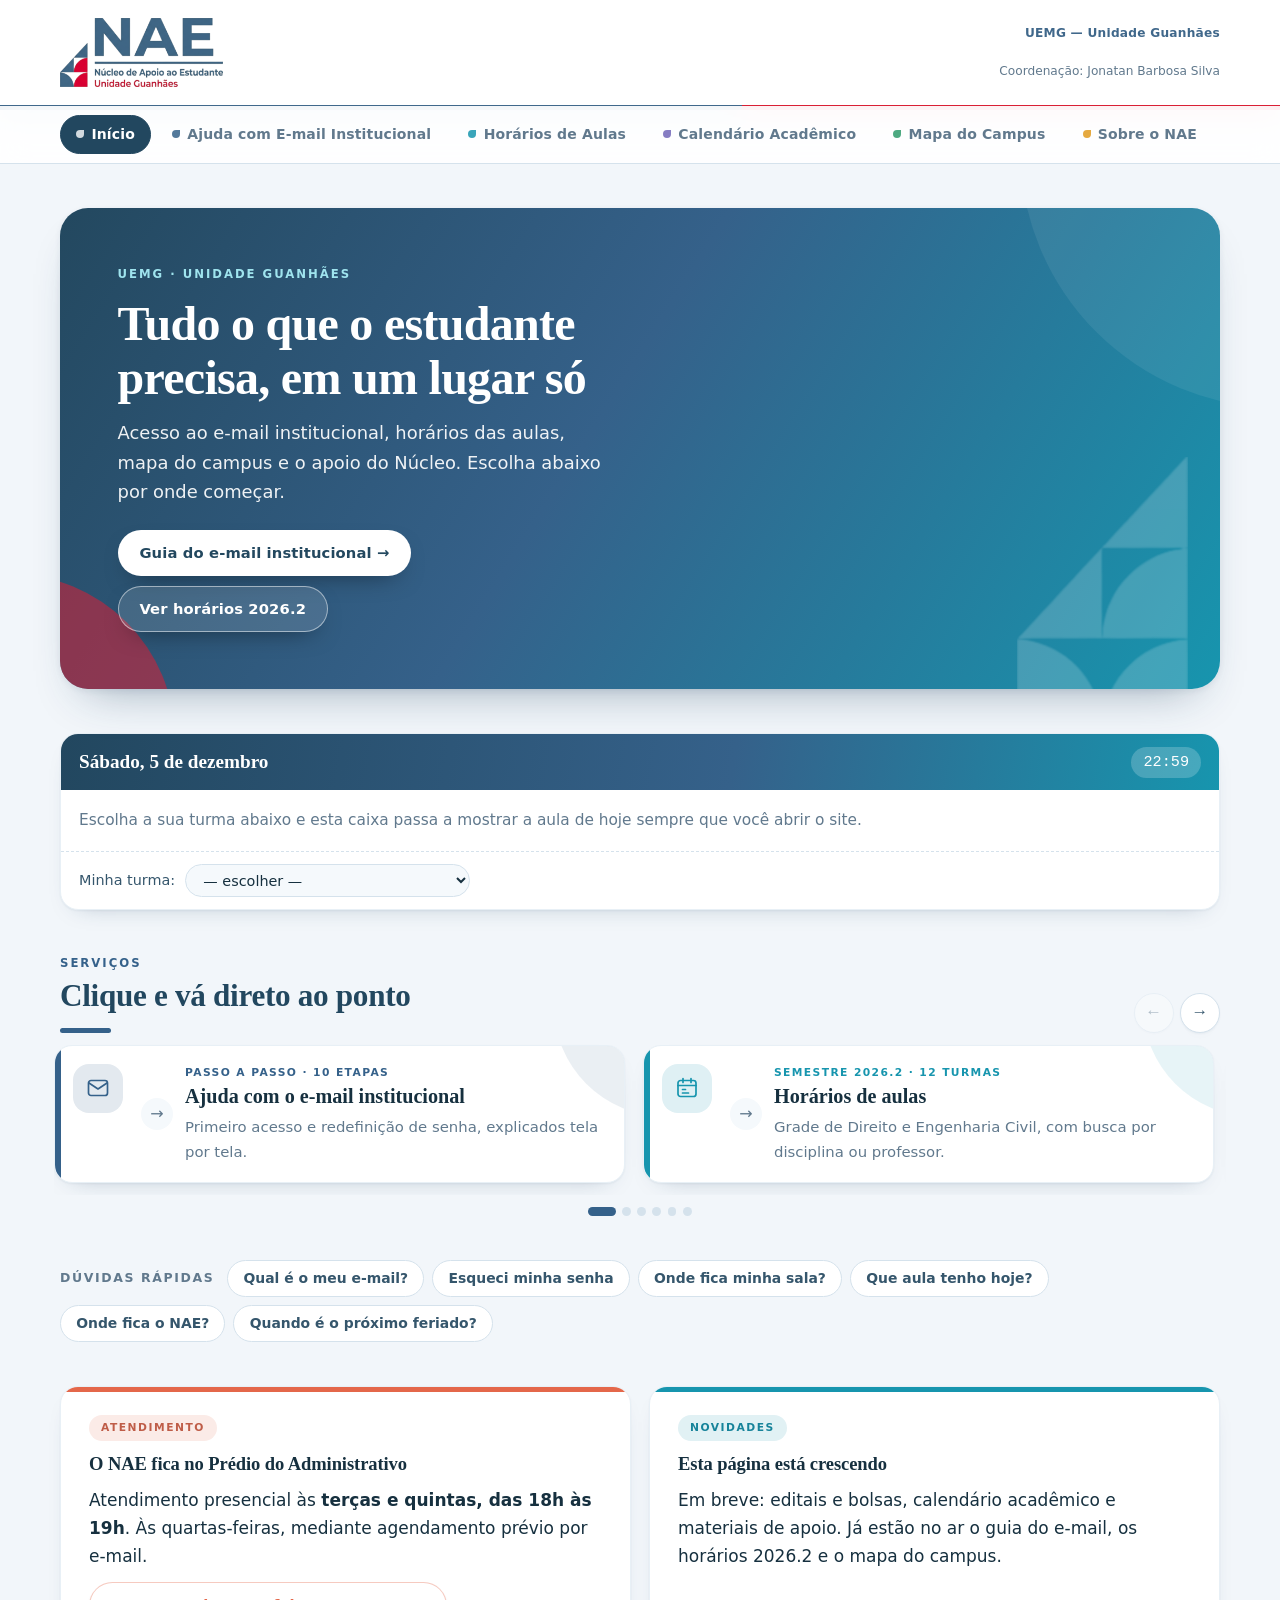
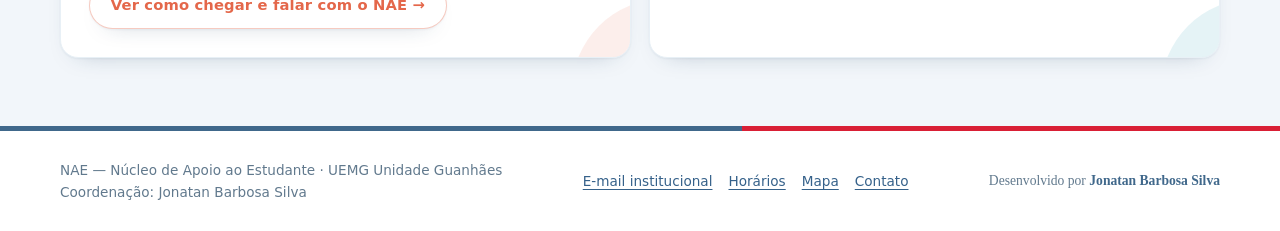
==== commit 384a9416: "Repaginacao visual e 16 melhorias Visual - paleta e formas derivadas da marca (quartos de circulo, a" ====
--- a/index.html
+++ b/index.html
@@ -6,11 +6,26 @@
 <title>NAE Guanhães — Núcleo de Apoio ao Estudante | UEMG</title>
 <meta name="description" content="Portal do Núcleo de Apoio ao Estudante da UEMG — Unidade Guanhães: e-mail institucional, horários de aulas, mapa do campus e atendimento.">
 <link rel="icon" href="assets/favicon-nae.png" type="image/png">
+<meta name="theme-color" content="#40688B">
+<link rel="manifest" href="manifest.webmanifest">
+<link rel="apple-touch-icon" href="assets/icone-192.png">
+<meta property="og:type" content="website">
+<meta property="og:site_name" content="NAE Guanhães — Núcleo de Apoio ao Estudante">
+<meta property="og:locale" content="pt_BR">
+<meta property="og:title" content="NAE Guanhães — Núcleo de Apoio ao Estudante | UEMG">
+<meta property="og:description" content="Portal do Núcleo de Apoio ao Estudante da UEMG — Unidade Guanhães: e-mail institucional, horários de aulas, mapa do campus e atendimento.">
+<meta property="og:url" content="https://jonbarbosas.github.io/nae-guanhaes/">
+<meta property="og:image" content="https://jonbarbosas.github.io/nae-guanhaes/assets/og-nae.png">
+<meta property="og:image:width" content="1200">
+<meta property="og:image:height" content="630">
+<meta name="twitter:card" content="summary_large_image">
 <link rel="stylesheet" href="assets/estilo.css">
 </head>
 <body>
 
 <a class="pular" href="#conteudo">Pular para o conteúdo</a>
+
+<div id="avisos"></div>
 
 <header class="topbar">
   <div class="wrap topbar-in">
@@ -26,12 +41,13 @@
 
 <nav class="nav" aria-label="Seções do site">
   <div class="wrap nav-in">
-    <a class="nav-link" href="index.html" aria-current="page" style="--c: var(--navy)"><i class="dot"></i>Início</a>
-    <a class="nav-link" href="email.html" style="--c: var(--blue)"><i class="dot"></i>Ajuda com E-mail Institucional</a>
-    <a class="nav-link" href="horarios.html" style="--c: var(--cyan)"><i class="dot"></i>Horários de Aulas</a>
-    <a class="nav-link" href="mapa.html" style="--c: var(--green)"><i class="dot"></i>Mapa do Campus</a>
-    <a class="nav-link" href="sobre.html" style="--c: var(--amber)"><i class="dot"></i>Sobre o NAE</a>
-    <a class="nav-link" href="contato.html" style="--c: var(--orange)"><i class="dot"></i>Fale com o NAE</a>
+    <a class="nav-link" href="index.html" aria-current="page" style="--c: var(--azul-esc)"><i class="dot"></i>Início</a>
+    <a class="nav-link" href="email.html" style="--c: var(--azul)"><i class="dot"></i>Ajuda com E-mail Institucional</a>
+    <a class="nav-link" href="horarios.html" style="--c: var(--turquesa)"><i class="dot"></i>Horários de Aulas</a>
+    <a class="nav-link" href="calendario.html" style="--c: var(--lilas)"><i class="dot"></i>Calendário Acadêmico</a>
+    <a class="nav-link" href="mapa.html" style="--c: var(--verde)"><i class="dot"></i>Mapa do Campus</a>
+    <a class="nav-link" href="sobre.html" style="--c: var(--ambar)"><i class="dot"></i>Sobre o NAE</a>
+    <a class="nav-link" href="contato.html" style="--c: var(--coral)"><i class="dot"></i>Fale com o NAE</a>
   </div>
 </nav>
 
@@ -45,10 +61,14 @@
       <div class="hero-acoes">
         <a class="btn" href="email.html">Guia do e-mail institucional →</a>
         <a class="btn ghost" href="horarios.html">Ver horários 2026.2</a>
+        <button class="btn ghost" type="button" id="btn-instalar" hidden>Instalar no celular</button>
       </div>
     </div>
     <img class="hero-marca" src="assets/simbolo-nae.png" alt="" aria-hidden="true">
   </div>
+
+  <section id="painel-agora" aria-label="Aula de hoje"></section>
+</div>
 
   <section class="carrossel" data-carrossel aria-label="Serviços do NAE">
     <div class="carrossel-topo">
@@ -103,6 +123,19 @@
         <span class="porta-seta" aria-hidden="true">→</span>
       </a>
 
+      <a class="porta" href="calendario.html" style="--c: var(--lilas)">
+        <span class="porta-ico" aria-hidden="true">
+          <svg width="24" height="24" viewBox="0 0 24 24" fill="none" stroke="currentColor" stroke-width="1.7" stroke-linecap="round" stroke-linejoin="round">
+            <rect x="3" y="4.5" width="18" height="16" rx="3"></rect>
+            <path d="M3 9.5h18M8 2.5v4M16 2.5v4"></path><circle cx="8.5" cy="14" r="1.3" fill="currentColor" stroke="none"></circle><circle cx="12" cy="14" r="1.3" fill="currentColor" stroke="none"></circle><circle cx="15.5" cy="14" r="1.3" fill="currentColor" stroke="none"></circle>
+          </svg>
+        </span>
+        <span class="porta-tag">Ano de 2026</span>
+        <span class="porta-h">Calendário acadêmico</span>
+        <span class="porta-p">Feriados, prazos de matrícula, trancamento, exames e fim de semestre — mês a mês.</span>
+        <span class="porta-seta" aria-hidden="true">→</span>
+      </a>
+
       <a class="porta" href="contato.html" style="--c: var(--orange)">
         <span class="porta-ico" aria-hidden="true">
           <svg width="24" height="24" viewBox="0 0 24 24" fill="none" stroke="currentColor" stroke-width="1.7" stroke-linecap="round" stroke-linejoin="round">
@@ -142,6 +175,7 @@
     <a class="atalho" href="mapa.html" style="--c: var(--green)">Onde fica minha sala?</a>
     <a class="atalho" href="horarios.html" style="--c: var(--cyan)">Que aula tenho hoje?</a>
     <a class="atalho" href="contato.html" style="--c: var(--orange)">Onde fica o NAE?</a>
+    <a class="atalho" href="calendario.html" style="--c: var(--lilas)">Quando é o próximo feriado?</a>
   </div>
 
   <div class="grid2">
@@ -173,6 +207,9 @@
   </div>
 </footer>
 
+<script src="assets/dados-avisos.js"></script>
+<script src="assets/dados-horarios.js"></script>
 <script src="assets/site.js"></script>
+<script src="assets/horarios.js"></script>
 </body>
 </html>
--- a/assets/estilo.css
+++ b/assets/estilo.css
@@ -1,87 +1,103 @@
 /* ═══════════════════════════════════════════════════════
    NAE Guanhães — folha de estilo
-   Paleta institucional UEMG · tema claro e escuro
+   Cores e formas derivadas da marca oficial: azul #40688B,
+   vermelho #D91F35, quartos de círculo e triângulos.
    ═══════════════════════════════════════════════════════ */
 
 :root {
-  --marca-azul:      #40688B;
-  --marca-vermelho:  #D91F35;
-  --navy:   #0E3D60;
-  --blue:   #1A6BA0;
-  --cyan:   #1D93A9;
-  --aqua:   #57C0CE;
-  --green:  #2C9560;
-  --amber:  #D08D18;
-  --orange: #D1642B;
-  --red:    #B93A2C;
-
-  --paper:     #EFF4F8;
+  /* marca */
+  --marca-azul:     #40688B;
+  --marca-vermelho: #D91F35;
+
+  /* família de apoio, harmonizada com o azul da marca */
+  --azul:     #35618A;
+  --azul-esc: #22475F;
+  --turquesa: #1795AE;
+  --verde:    #2E9A6B;
+  --ambar:    #E09A1E;
+  --coral:    #E4674A;
+  --lilas:    #7166B8;
+  --vermelho: #D91F35;
+
+  --paper:     #F2F6FA;
+  --paper-2:   #E8EFF6;
   --surface:   #FFFFFF;
   --surface-2: #F5F9FC;
-  --ink:       #0C1E2C;
-  --ink-2:     #274257;
-  --muted:     #5A7288;
-  --line:      #D8E4ED;
-  --hair:      #E7EEF4;
-  --ring:      #1A6BA0;
+  --ink:       #16303F;
+  --ink-2:     #35566C;
+  --muted:     #61798D;
+  --line:      #D5E2EC;
+  --hair:      #E8F0F6;
+  --ring:      #35618A;
   --on-brand:  #FFFFFF;
   --shot-dim:  1;
 
-  --sh-1: 0 1px 2px rgba(10,35,58,.05), 0 10px 26px -20px rgba(10,35,58,.45);
-  --sh-2: 0 2px 5px rgba(10,35,58,.07), 0 22px 48px -28px rgba(10,35,58,.5);
+  /* nomes antigos, mantidos para o conteúdo já escrito */
+  --navy: var(--azul-esc);
+  --blue: var(--azul);
+  --cyan: var(--turquesa);
+  --aqua: var(--turquesa);
+  --green: var(--verde);
+  --amber: var(--ambar);
+  --orange: var(--coral);
+  --red: var(--vermelho);
+
+  --sh-1: 0 1px 2px rgba(24,60,90,.05), 0 10px 24px -18px rgba(24,60,90,.4);
+  --sh-2: 0 2px 6px rgba(24,60,90,.07), 0 24px 48px -26px rgba(24,60,90,.45);
+  --sh-cor: 0 14px 32px -20px color-mix(in srgb, var(--c, var(--azul)) 75%, transparent);
 
   --serif: "Iowan Old Style", "Palatino Linotype", Palatino, Cambria, Georgia, "Times New Roman", serif;
   --sans:  "Segoe UI Variable Text", "Segoe UI", system-ui, -apple-system, "Helvetica Neue", Arial, sans-serif;
   --mono:  ui-monospace, "Cascadia Mono", Consolas, "SF Mono", Menlo, monospace;
 
   --s1: .375rem; --s2: .75rem; --s3: 1.125rem; --s4: 1.75rem; --s5: 2.75rem; --s6: 4.5rem;
-  --radius: 14px;
+  --radius: 18px;
+  --radius-s: 12px;
 }
 
 @media (prefers-color-scheme: dark) {
   :root {
-    --marca-azul: #6E9EC2;
-    --marca-vermelho: #E8556A;
-    --navy: #5AA3D0; --blue: #62ABDD; --cyan: #45BCD2; --aqua: #7FD6E3;
-    --green: #56C489; --amber: #E4AE45; --orange: #E88B54; --red: #E4796A;
-    --paper: #081420; --surface: #0F1F2C; --surface-2: #142433;
-    --ink: #E8F0F7; --ink-2: #C3D5E3; --muted: #93AABE;
-    --line: #22384B; --hair: #1B2E3E; --ring: #62ABDD;
-    --on-brand: #061420; --shot-dim: .9;
-    --sh-1: 0 1px 2px rgba(0,0,0,.4), 0 12px 28px -20px rgba(0,0,0,.9);
-    --sh-2: 0 2px 6px rgba(0,0,0,.45), 0 26px 52px -28px rgba(0,0,0,1);
+    --marca-azul: #7BA6C8; --marca-vermelho: #F0576C;
+    --azul: #6FA6D2; --azul-esc: #A8CBE6;
+    --turquesa: #3EBAD2; --verde: #4FC38C; --ambar: #EBB44A;
+    --coral: #F0846A; --lilas: #9A8FE0; --vermelho: #F0576C;
+    --paper: #0A151F; --paper-2: #0E1D29; --surface: #12212E; --surface-2: #182836;
+    --ink: #E9F1F7; --ink-2: #C4D6E3; --muted: #97AEC0;
+    --line: #263B4D; --hair: #1D2F3F; --ring: #6FA6D2;
+    --on-brand: #071520; --shot-dim: .9;
+    --sh-1: 0 1px 2px rgba(0,0,0,.45), 0 12px 26px -18px rgba(0,0,0,.9);
+    --sh-2: 0 2px 6px rgba(0,0,0,.5), 0 26px 50px -26px rgba(0,0,0,1);
   }
 }
 
 :root[data-theme="dark"] {
-  --marca-azul: #6E9EC2;
-  --marca-vermelho: #E8556A;
-  --navy: #5AA3D0; --blue: #62ABDD; --cyan: #45BCD2; --aqua: #7FD6E3;
-  --green: #56C489; --amber: #E4AE45; --orange: #E88B54; --red: #E4796A;
-  --paper: #081420; --surface: #0F1F2C; --surface-2: #142433;
-  --ink: #E8F0F7; --ink-2: #C3D5E3; --muted: #93AABE;
-  --line: #22384B; --hair: #1B2E3E; --ring: #62ABDD;
-  --on-brand: #061420; --shot-dim: .9;
-  --sh-1: 0 1px 2px rgba(0,0,0,.4), 0 12px 28px -20px rgba(0,0,0,.9);
-  --sh-2: 0 2px 6px rgba(0,0,0,.45), 0 26px 52px -28px rgba(0,0,0,1);
+  --marca-azul: #7BA6C8; --marca-vermelho: #F0576C;
+  --azul: #6FA6D2; --azul-esc: #A8CBE6;
+  --turquesa: #3EBAD2; --verde: #4FC38C; --ambar: #EBB44A;
+  --coral: #F0846A; --lilas: #9A8FE0; --vermelho: #F0576C;
+  --paper: #0A151F; --paper-2: #0E1D29; --surface: #12212E; --surface-2: #182836;
+  --ink: #E9F1F7; --ink-2: #C4D6E3; --muted: #97AEC0;
+  --line: #263B4D; --hair: #1D2F3F; --ring: #6FA6D2;
+  --on-brand: #071520; --shot-dim: .9;
+  --sh-1: 0 1px 2px rgba(0,0,0,.45), 0 12px 26px -18px rgba(0,0,0,.9);
+  --sh-2: 0 2px 6px rgba(0,0,0,.5), 0 26px 50px -26px rgba(0,0,0,1);
 }
 
 :root[data-theme="light"] {
-  --marca-azul: #40688B;
-  --marca-vermelho: #D91F35;
-  --navy: #0E3D60; --blue: #1A6BA0; --cyan: #1D93A9; --aqua: #57C0CE;
-  --green: #2C9560; --amber: #D08D18; --orange: #D1642B; --red: #B93A2C;
-  --paper: #EFF4F8; --surface: #FFFFFF; --surface-2: #F5F9FC;
-  --ink: #0C1E2C; --ink-2: #274257; --muted: #5A7288;
-  --line: #D8E4ED; --hair: #E7EEF4; --ring: #1A6BA0;
+  --marca-azul: #40688B; --marca-vermelho: #D91F35;
+  --azul: #35618A; --azul-esc: #22475F;
+  --turquesa: #1795AE; --verde: #2E9A6B; --ambar: #E09A1E;
+  --coral: #E4674A; --lilas: #7166B8; --vermelho: #D91F35;
+  --paper: #F2F6FA; --paper-2: #E8EFF6; --surface: #FFFFFF; --surface-2: #F5F9FC;
+  --ink: #16303F; --ink-2: #35566C; --muted: #61798D;
+  --line: #D5E2EC; --hair: #E8F0F6; --ring: #35618A;
   --on-brand: #FFFFFF; --shot-dim: 1;
-  --sh-1: 0 1px 2px rgba(10,35,58,.05), 0 10px 26px -20px rgba(10,35,58,.45);
-  --sh-2: 0 2px 5px rgba(10,35,58,.07), 0 22px 48px -28px rgba(10,35,58,.5);
+  --sh-1: 0 1px 2px rgba(24,60,90,.05), 0 10px 24px -18px rgba(24,60,90,.4);
+  --sh-2: 0 2px 6px rgba(24,60,90,.07), 0 24px 48px -26px rgba(24,60,90,.45);
 }
 
 /* ── Base ─────────────────────────────────────────────── */
 *, *::before, *::after { box-sizing: border-box; }
-
 html { -webkit-text-size-adjust: 100%; scroll-behavior: smooth; }
 
 body {
@@ -96,221 +112,299 @@
 
 img, svg { max-width: 100%; }
 
-a { color: var(--blue); text-underline-offset: 3px; text-decoration-thickness: 1px; }
-a:hover { color: var(--orange); }
-
-:where(a, button, input, summary, [tabindex]):focus-visible {
-  outline: 2px solid var(--ring);
-  outline-offset: 3px;
-  border-radius: 6px;
-}
-
-h1, h2, h3 { font-family: var(--serif); font-weight: 600; text-wrap: balance; line-height: 1.16; margin: 0; }
-h1 { font-size: clamp(2rem, 1.3rem + 2.8vw, 2.9rem); letter-spacing: -.015em; }
-h2 { font-size: clamp(1.4rem, 1.1rem + 1.1vw, 1.85rem); letter-spacing: -.01em; color: var(--navy); }
-h3 { font-size: 1.14rem; letter-spacing: -.005em; }
+/* o atributo hidden precisa vencer display:flex e display:grid */
+[hidden] { display: none !important; }
+a { color: var(--azul); text-underline-offset: 3px; text-decoration-thickness: 1px; }
+a:hover { color: var(--coral); }
+
+:where(a, button, input, select, summary, [tabindex]):focus-visible {
+  outline: 3px solid var(--ring); outline-offset: 3px; border-radius: 8px;
+}
+
+h1, h2, h3 { font-family: var(--serif); font-weight: 600; text-wrap: balance; line-height: 1.14; margin: 0; }
+h1 { font-size: clamp(2.1rem, 1.3rem + 3vw, 3rem); letter-spacing: -.015em; }
+h2 { font-size: clamp(1.45rem, 1.1rem + 1.2vw, 1.95rem); letter-spacing: -.01em; color: var(--azul-esc); }
+h3 { font-size: 1.16rem; letter-spacing: -.005em; }
 p  { margin: 0; }
 
 .wrap { width: min(1160px, 100% - 2.5rem); margin-inline: auto; }
 .col  { max-width: 68ch; }
 
-.pular {
-  position: absolute; left: -9999px; top: 0;
-  background: var(--surface); color: var(--ink); padding: .6rem 1rem; z-index: 100;
-}
+.pular { position: absolute; left: -9999px; top: 0; background: var(--surface); color: var(--ink); padding: .6rem 1rem; z-index: 100; }
 .pular:focus { left: 1rem; top: 1rem; }
 
 .eyebrow {
-  font-size: .72rem; font-weight: 800;
-  letter-spacing: .18em; text-transform: uppercase;
-  color: var(--c, var(--orange));
-}
-.lede { font-size: 1.12rem; color: var(--ink-2); }
+  font-size: .73rem; font-weight: 800; letter-spacing: .17em;
+  text-transform: uppercase; color: var(--c, var(--coral));
+}
+.lede { font-size: 1.14rem; color: var(--ink-2); }
 
 .stack   { display: flex; flex-direction: column; gap: var(--s5); }
 .stack-m { display: flex; flex-direction: column; gap: var(--s4); }
 .stack-s { display: flex; flex-direction: column; gap: var(--s2); }
 
-.titulo-sec { display: flex; flex-direction: column; gap: .35rem; }
+.titulo-sec { display: flex; flex-direction: column; gap: .3rem; }
 .titulo-sec::after {
-  content: ""; height: 2px; width: 3.5rem; margin-top: .5rem;
-  background: linear-gradient(90deg, var(--c, var(--cyan)), transparent);
-}
+  content: ""; height: 5px; width: 3.2rem; margin-top: .6rem; border-radius: 99px;
+  background: var(--c, var(--turquesa));
+}
+
+.so-leitor {
+  position: absolute; width: 1px; height: 1px; padding: 0; margin: -1px;
+  overflow: hidden; clip: rect(0 0 0 0); white-space: nowrap; border: 0;
+}
+
+/* ── Faixa de avisos ──────────────────────────────────── */
+.aviso {
+  --c: var(--turquesa);
+  background: var(--c); color: #fff;
+  padding: .7rem 0; font-size: .93rem;
+}
+.aviso .wrap { display: flex; align-items: center; gap: .6rem; flex-wrap: wrap; }
+.aviso.urgente  { --c: #C21F32; }
+.aviso.atencao  { --c: #B0740C; }
+.aviso.novidade { --c: #157F95; }
+.aviso .selo {
+  font-size: .66rem; font-weight: 800; letter-spacing: .12em; text-transform: uppercase;
+  background: rgba(255,255,255,.24); border-radius: 99px; padding: .16rem .65rem; flex: none;
+}
+.aviso a { color: #fff; font-weight: 700; }
+.aviso a:hover { color: #fff; }
+.aviso .fechar {
+  margin-left: auto; background: none; border: 0; color: #fff; cursor: pointer;
+  font-size: 1.2rem; line-height: 1; opacity: .8; padding: .1rem .4rem;
+}
+.aviso .fechar:hover { opacity: 1; }
 
 /* ── Cabeçalho ────────────────────────────────────────── */
-/* Fundo branco fixo nos dois temas: a marca institucional tem
-   cores próprias e precisa de um fundo neutro para respeitar. */
-.topbar {
-  background: #FFFFFF;
-  color: #1D3D52;
-  position: relative;
-  border-bottom: 1px solid #E3EBF1;
-}
+.topbar { background: #FFFFFF; position: relative; border-bottom: 1px solid #E3EBF1; }
 .topbar::after {
-  content: ""; position: absolute; inset: auto 0 -4px 0; height: 4px;
-  background: linear-gradient(90deg, var(--marca-azul) 0 60%, var(--marca-vermelho) 60% 100%);
-}
-.topbar-in {
-  display: flex; align-items: center; gap: var(--s3);
-  flex-wrap: wrap; padding-block: var(--s3);
-}
+  content: ""; position: absolute; inset: auto 0 -5px 0; height: 5px;
+  background: linear-gradient(90deg, var(--marca-azul) 0 58%, var(--marca-vermelho) 58% 100%);
+}
+.topbar-in { display: flex; align-items: center; gap: var(--s3); flex-wrap: wrap; padding-block: var(--s3); }
 .brand { display: flex; align-items: center; text-decoration: none; }
-.brand .marca {
-  display: block; height: 4.3rem; width: auto;
-}
+.brand .marca { display: block; height: 4.3rem; width: auto; }
 @media (max-width: 560px) { .brand .marca { height: 3.2rem; } }
-
-.unidade {
-  margin-left: auto; font-size: .76rem; text-align: right;
-  line-height: 1.55; color: #5A7288;
-}
+.unidade { margin-left: auto; font-size: .76rem; text-align: right; line-height: 1.55; color: #61798D; }
 .unidade b { font-weight: 700; letter-spacing: .02em; color: var(--marca-azul); display: block; }
 
 /* ── Navegação ────────────────────────────────────────── */
 .nav {
   position: sticky; top: 0; z-index: 40;
-  background: color-mix(in srgb, var(--surface) 88%, transparent);
-  backdrop-filter: blur(14px) saturate(1.3);
+  background: color-mix(in srgb, var(--surface) 90%, transparent);
+  backdrop-filter: blur(14px) saturate(1.35);
   border-bottom: 1px solid var(--line);
 }
-.nav-in { display: flex; gap: .35rem; overflow-x: auto; padding-block: .55rem; scrollbar-width: thin; }
+.nav-in { display: flex; gap: .3rem; overflow-x: auto; padding-block: .55rem; scrollbar-width: thin; }
 .nav-link {
+  --c: var(--azul);
   flex: none; text-decoration: none;
-  border: 1px solid transparent; border-radius: 999px;
-  font-size: .875rem; font-weight: 600; letter-spacing: .01em;
+  border: 1px solid transparent; border-radius: 99px;
+  font-size: .875rem; font-weight: 650; letter-spacing: .01em;
   color: var(--muted); padding: .45rem .95rem; white-space: nowrap;
   display: inline-flex; align-items: center; gap: .45rem;
-  transition: color .18s ease, background .18s ease, border-color .18s ease;
-}
-.nav-link .dot { width: .45rem; height: .45rem; border-radius: 50%; background: var(--c); flex: none; opacity: .75; }
-.nav-link:hover { color: var(--ink); background: var(--surface-2); }
+  transition: color .18s, background .18s, border-color .18s, transform .18s;
+}
+.nav-link .dot { width: .5rem; height: .5rem; border-radius: 99px 2px 99px 99px; background: var(--c); flex: none; opacity: .85; }
+.nav-link:hover { color: var(--ink); background: var(--surface-2); transform: translateY(-1px); }
 .nav-link[aria-current="page"] {
-  color: var(--c);
-  background: color-mix(in srgb, var(--c) 12%, var(--surface));
-  border-color: color-mix(in srgb, var(--c) 32%, transparent);
-}
-.nav-link[aria-current="page"] .dot { opacity: 1; }
+  color: #fff; background: var(--c); border-color: var(--c); box-shadow: var(--sh-cor);
+}
+.nav-link[aria-current="page"] .dot { background: rgba(255,255,255,.8); opacity: 1; }
 
 /* ── Conteúdo ─────────────────────────────────────────── */
 main { padding-block: var(--s5) var(--s6); display: block; }
 
-.reveal { opacity: 0; transform: translateY(12px); transition: opacity .5s ease, transform .5s cubic-bezier(.22,.7,.3,1); }
+.reveal { opacity: 0; transform: translateY(14px); transition: opacity .55s ease, transform .55s cubic-bezier(.22,.7,.3,1); }
 .reveal.visivel { opacity: 1; transform: none; }
-
 @media (prefers-reduced-motion: reduce) {
   html { scroll-behavior: auto; }
   .reveal { opacity: 1; transform: none; transition: none; }
 }
 
-/* ── Componentes ──────────────────────────────────────── */
+/* ── Cartões ──────────────────────────────────────────── */
 .card {
+  --c: var(--azul);
   background: var(--surface);
   border: 1px solid var(--hair);
   border-radius: var(--radius);
   box-shadow: var(--sh-1);
   padding: var(--s4);
   display: flex; flex-direction: column; gap: var(--s2);
-}
+  position: relative; overflow: hidden;
+}
+.card::before { content: ""; position: absolute; inset: 0 0 auto 0; height: 5px; background: var(--c); }
+.card::after {
+  content: ""; position: absolute; right: -34px; bottom: -34px;
+  width: 92px; height: 92px; border-radius: 92px 0 0 0;
+  background: color-mix(in srgb, var(--c) 11%, transparent); pointer-events: none;
+}
+.card > * { position: relative; z-index: 1; }
 .card > .rotulo {
-  display: inline-flex; align-items: center; gap: .45rem;
-  font-size: .68rem; font-weight: 800; letter-spacing: .16em; text-transform: uppercase;
-  color: var(--c, var(--blue));
-}
-.card > .rotulo::before { content: ""; width: .5rem; height: .5rem; border-radius: 2px; background: var(--c, var(--blue)); }
+  display: inline-flex; align-items: center; gap: .45rem; align-self: flex-start;
+  font-size: .67rem; font-weight: 800; letter-spacing: .14em; text-transform: uppercase;
+  color: color-mix(in srgb, var(--c) 82%, var(--ink));
+  background: color-mix(in srgb, var(--c) 13%, var(--surface));
+  border-radius: 99px; padding: .26rem .75rem;
+}
 .card h3 { color: var(--ink); }
 
 .note {
-  border-left: 3px solid var(--c, var(--amber));
-  background: color-mix(in srgb, var(--c, var(--amber)) 8%, var(--surface));
-  border-radius: 0 10px 10px 0;
+  --c: var(--ambar);
+  border-left: 5px solid var(--c);
+  background: color-mix(in srgb, var(--c) 10%, var(--surface));
+  border-radius: 0 var(--radius-s) var(--radius-s) 0;
   padding: var(--s2) var(--s3);
   display: flex; flex-direction: column; gap: .4rem;
-  font-size: .95rem; color: var(--ink-2);
-}
-.note b { color: var(--c, var(--amber)); }
-.note.alerta { --c: var(--red); }
-.note.ok     { --c: var(--green); }
-.note.info   { --c: var(--cyan); }
+  font-size: .96rem; color: var(--ink-2);
+}
+.note b { color: color-mix(in srgb, var(--c) 80%, var(--ink)); }
+.note.alerta { --c: var(--vermelho); }
+.note.ok     { --c: var(--verde); }
+.note.info   { --c: var(--turquesa); }
 
 code, .mono { font-family: var(--mono); font-size: .92em; }
 .addr {
   font-family: var(--mono); font-size: .88em;
-  background: color-mix(in srgb, var(--blue) 8%, var(--surface));
-  border: 1px solid color-mix(in srgb, var(--blue) 22%, var(--surface));
-  border-radius: 5px; padding: .08rem .38rem; word-break: break-all;
+  background: color-mix(in srgb, var(--azul) 9%, var(--surface));
+  border: 1px solid color-mix(in srgb, var(--azul) 22%, var(--surface));
+  border-radius: 6px; padding: .08rem .38rem; word-break: break-all;
 }
 
 .btn {
+  --c: var(--azul);
   display: inline-flex; align-items: center; gap: .5rem;
-  background: var(--c, var(--blue)); color: var(--on-brand);
-  border: 1px solid transparent; border-radius: 999px;
-  font-family: var(--sans); font-size: .9rem; font-weight: 650; letter-spacing: .01em;
-  padding: .58rem 1.2rem; text-decoration: none; cursor: pointer;
-  box-shadow: var(--sh-1);
-  transition: transform .16s ease, filter .16s ease;
-}
-.btn:hover { filter: brightness(1.1); transform: translateY(-1px); color: var(--on-brand); }
-.btn.ghost { background: var(--surface); color: var(--c, var(--blue)); border-color: color-mix(in srgb, var(--c, var(--blue)) 30%, transparent); }
-.btn.ghost:hover { background: color-mix(in srgb, var(--c, var(--blue)) 8%, var(--surface)); color: var(--c, var(--blue)); }
-
-ul.limpa { list-style: none; margin: 0; padding: 0; display: flex; flex-direction: column; gap: .5rem; }
-ul.limpa li { display: flex; gap: .6rem; align-items: baseline; color: var(--ink-2); }
-ul.limpa li::before { content: ""; width: .34rem; height: .34rem; border-radius: 50%; background: var(--c, var(--orange)); flex: none; transform: translateY(-.15rem); }
-
-.grid2 { display: grid; grid-template-columns: repeat(auto-fit, minmax(270px, 1fr)); gap: var(--s2); }
+  background: var(--c); color: #fff;
+  border: 1px solid transparent; border-radius: 99px;
+  font-family: var(--sans); font-size: .92rem; font-weight: 700; letter-spacing: .01em;
+  padding: .62rem 1.3rem; text-decoration: none; cursor: pointer;
+  box-shadow: var(--sh-cor);
+  transition: transform .16s, filter .16s;
+}
+.btn:hover { filter: brightness(1.08); transform: translateY(-2px); color: #fff; }
+.btn:active { transform: translateY(0); }
+.btn.ghost {
+  background: var(--surface); color: var(--c);
+  border-color: color-mix(in srgb, var(--c) 35%, transparent); box-shadow: var(--sh-1);
+}
+.btn.ghost:hover { background: color-mix(in srgb, var(--c) 9%, var(--surface)); color: var(--c); }
+.btn.pequeno { font-size: .82rem; padding: .42rem .95rem; }
+
+ul.limpa { list-style: none; margin: 0; padding: 0; display: flex; flex-direction: column; gap: .55rem; }
+ul.limpa li { display: flex; gap: .65rem; align-items: baseline; color: var(--ink-2); }
+ul.limpa li::before {
+  content: ""; width: .5rem; height: .5rem; flex: none; transform: translateY(-.1rem);
+  background: var(--c, var(--coral)); border-radius: 99px 2px 99px 99px;
+}
+
+.grid2 { display: grid; grid-template-columns: repeat(auto-fit, minmax(272px, 1fr)); gap: var(--s3); }
 
 /* ── Hero ─────────────────────────────────────────────── */
 .hero {
   position: relative; overflow: hidden;
-  border-radius: 20px;
-  background:
-    radial-gradient(90% 140% at 82% -25%, rgba(87,192,206,.35), transparent 62%),
-    linear-gradient(118deg, #0B3251 0%, #145A85 60%, #17879F 100%);
+  border-radius: 28px;
+  background: linear-gradient(122deg, #23485F 0%, #35618A 46%, #1795AE 100%);
   color: #fff;
-  padding: clamp(1.9rem, 1rem + 4vw, 3.4rem);
+  padding: clamp(2rem, 1rem + 4.5vw, 3.6rem);
   box-shadow: var(--sh-2);
 }
 .hero::before {
-  content: ""; position: absolute; inset: 0;
-  background: repeating-linear-gradient(128deg, rgba(255,255,255,.055) 0 1px, transparent 1px 16px);
-}
-.hero-in { position: relative; display: flex; flex-direction: column; gap: var(--s2); max-width: 46ch; }
-.hero .eyebrow { color: #9FE0EA; }
+  content: ""; position: absolute; right: -60px; top: -60px;
+  width: 260px; height: 260px; border-radius: 0 0 0 260px;
+  background: rgba(255,255,255,.07);
+}
+.hero::after {
+  content: ""; position: absolute; left: -50px; bottom: -50px;
+  width: 165px; height: 165px; border-radius: 0 165px 0 0;
+  background: var(--marca-vermelho); opacity: .55;
+}
+.hero-in { position: relative; z-index: 2; display: flex; flex-direction: column; gap: var(--s2); max-width: 46ch; }
+.hero .eyebrow { color: #9FE4EE; }
 .hero h1 { color: #fff; }
-.hero p { color: rgba(255,255,255,.9); font-size: 1.1rem; }
-.hero-acoes { display: flex; flex-wrap: wrap; gap: .6rem; margin-top: .6rem; }
-.hero .btn { background: #fff; color: #0B3251; box-shadow: none; }
-.hero .btn.ghost { background: rgba(255,255,255,.1); color: #fff; border-color: rgba(255,255,255,.42); }
-.hero .btn.ghost:hover { background: rgba(255,255,255,.2); color: #fff; }
+.hero p { color: rgba(255,255,255,.92); font-size: 1.12rem; }
+.hero-acoes { display: flex; flex-wrap: wrap; gap: .6rem; margin-top: .7rem; }
+.hero .btn { background: #fff; color: #23485F; box-shadow: 0 10px 26px -14px rgba(0,0,0,.6); }
+.hero .btn:hover { color: #23485F; }
+.hero .btn.ghost { background: rgba(255,255,255,.12); color: #fff; border-color: rgba(255,255,255,.5); }
+.hero .btn.ghost:hover { background: rgba(255,255,255,.24); color: #fff; }
 .hero-marca {
-  position: absolute; right: 1.5rem; bottom: -2.5rem;
-  height: 17rem; width: auto; opacity: .16;
-  filter: brightness(0) invert(1);
-  pointer-events: none;
-}
-@media (max-width: 760px) { .hero-marca { display: none; } }
+  position: absolute; right: 2rem; bottom: -2.5rem; z-index: 1;
+  height: 17rem; width: auto; opacity: .18;
+  filter: brightness(0) invert(1); pointer-events: none;
+}
+@media (max-width: 820px) { .hero-marca { display: none; } }
+
+/* ── Painel "hoje / agora" ────────────────────────────── */
+.agora {
+  --c: var(--turquesa);
+  border-radius: var(--radius); overflow: hidden;
+  background: var(--surface); border: 1px solid var(--hair); box-shadow: var(--sh-1);
+}
+.agora-topo {
+  display: flex; flex-wrap: wrap; align-items: center; gap: .5rem var(--s2);
+  padding: var(--s2) var(--s3);
+  background: linear-gradient(100deg, #22475F, #35618A 58%, #1795AE);
+  color: #fff;
+}
+.agora-topo .dia { font-family: var(--serif); font-size: 1.2rem; font-weight: 600; }
+.agora-topo .relogio {
+  margin-left: auto; font-family: var(--mono); font-size: .95rem;
+  background: rgba(255,255,255,.2); border-radius: 99px; padding: .18rem .75rem;
+  font-variant-numeric: tabular-nums;
+}
+.agora-corpo { padding: var(--s3); display: flex; flex-direction: column; gap: .55rem; }
+.agora-vazio { color: var(--muted); font-size: .96rem; }
+.agora-linha {
+  --c: var(--azul);
+  display: flex; flex-wrap: wrap; align-items: baseline; gap: .4rem .8rem;
+  padding: .65rem .85rem; border-radius: var(--radius-s);
+  background: var(--surface-2); border-left: 5px solid var(--c);
+}
+.agora-linha.ao-vivo { --c: var(--verde); background: color-mix(in srgb, var(--verde) 11%, var(--surface)); }
+.agora-linha .selo {
+  font-size: .64rem; font-weight: 800; letter-spacing: .12em; text-transform: uppercase;
+  color: #fff; background: var(--c); border-radius: 99px; padding: .14rem .6rem;
+}
+.agora-linha .hora { font-family: var(--mono); font-size: .85rem; color: var(--ink-2); font-variant-numeric: tabular-nums; }
+.agora-linha .disciplina { font-weight: 700; color: var(--ink); }
+.agora-linha .onde { font-size: .87rem; color: var(--muted); }
+.agora-linha .prof { font-size: .8rem; color: var(--muted); font-style: italic; width: 100%; }
+
+.pulso { display: inline-block; width: .5rem; height: .5rem; border-radius: 99px; background: #fff; margin-right: .35rem; }
+@media (prefers-reduced-motion: no-preference) {
+  .pulso { animation: pulsa 1.8s ease-in-out infinite; }
+  @keyframes pulsa { 0%,100% { opacity: 1; } 50% { opacity: .25; } }
+}
+
+.minha-turma {
+  display: flex; flex-wrap: wrap; align-items: center; gap: .6rem;
+  padding: var(--s2) var(--s3); border-top: 1px dashed var(--line);
+  font-size: .9rem; color: var(--ink-2);
+}
+.minha-turma select {
+  font-family: var(--sans); font-size: .9rem; color: var(--ink);
+  background: var(--surface-2); border: 1px solid var(--line);
+  border-radius: 99px; padding: .38rem .85rem; cursor: pointer;
+}
 
 /* ── Carrossel ────────────────────────────────────────── */
 .carrossel { position: relative; display: flex; flex-direction: column; gap: var(--s2); }
 .carrossel-topo { display: flex; align-items: flex-end; justify-content: space-between; gap: var(--s2); flex-wrap: wrap; }
 .carrossel-ctrl { display: flex; gap: .4rem; }
 .seta-btn {
-  width: 2.4rem; height: 2.4rem; border-radius: 50%; cursor: pointer;
+  width: 2.5rem; height: 2.5rem; border-radius: 99px; cursor: pointer;
   background: var(--surface); border: 1px solid var(--line); color: var(--ink-2);
   display: grid; place-items: center; font-size: 1.05rem; line-height: 1;
-  box-shadow: var(--sh-1);
-  transition: background .16s, color .16s, border-color .16s, transform .16s;
-}
-.seta-btn:hover { color: var(--blue); border-color: var(--blue); transform: translateY(-1px); }
-.seta-btn[disabled] { opacity: .4; cursor: default; transform: none; }
+  box-shadow: var(--sh-1); transition: background .16s, color .16s, border-color .16s, transform .16s;
+}
+.seta-btn:hover { color: #fff; background: var(--azul); border-color: var(--azul); transform: translateY(-2px); }
+.seta-btn[disabled] { opacity: .35; cursor: default; transform: none; }
 
 .trilho {
   display: flex; gap: var(--s3);
-  overflow-x: auto; scroll-snap-type: x mandatory;
-  scroll-behavior: smooth;
-  padding: .35rem .35rem var(--s2);
-  margin: -.35rem -.35rem 0;
-  scrollbar-width: none;
+  overflow-x: auto; scroll-snap-type: x mandatory; scroll-behavior: smooth;
+  padding: .4rem .4rem var(--s2); margin: -.4rem -.4rem 0; scrollbar-width: none;
 }
 .trilho::-webkit-scrollbar { display: none; }
 .trilho > * { scroll-snap-align: start; flex: 0 0 min(100%, 27rem); }
@@ -318,140 +412,128 @@
 
 .pontos { display: flex; gap: .4rem; justify-content: center; }
 .ponto {
-  width: .55rem; height: .55rem; border-radius: 999px; padding: 0;
+  width: .55rem; height: .55rem; border-radius: 99px; padding: 0;
   border: 0; cursor: pointer; background: var(--line);
-  transition: width .2s ease, background .2s ease;
-}
-.ponto[aria-current="true"] { width: 1.6rem; background: var(--c, var(--blue)); }
+  transition: width .22s, background .22s;
+}
+.ponto[aria-current="true"] { width: 1.7rem; background: var(--azul); }
 
 /* ── Cartão-porta ─────────────────────────────────────── */
 .porta {
+  --c: var(--azul);
   text-align: left; cursor: pointer; text-decoration: none;
-  background: var(--surface);
-  border: 1px solid var(--hair);
-  border-radius: var(--radius);
-  box-shadow: var(--sh-1);
+  background: var(--surface); border: 1px solid var(--hair);
+  border-radius: var(--radius); box-shadow: var(--sh-1);
   padding: var(--s3);
   display: grid; grid-template-columns: auto 1fr auto; gap: 0 var(--s2);
-  align-items: start;
-  font-family: var(--sans); color: var(--ink);
+  align-items: start; color: var(--ink);
   position: relative; overflow: hidden;
-  transition: transform .18s cubic-bezier(.22,.7,.3,1), box-shadow .18s ease, border-color .18s ease;
-}
-.porta::before { content: ""; position: absolute; left: 0; top: 0; bottom: 0; width: 3px; background: var(--c); opacity: .85; }
-.porta:hover { transform: translateY(-3px); box-shadow: var(--sh-2); border-color: color-mix(in srgb, var(--c) 35%, var(--hair)); color: var(--ink); }
-.porta:hover .porta-seta { transform: translateX(3px); background: var(--c); color: var(--on-brand); }
+  transition: transform .2s cubic-bezier(.22,.7,.3,1), box-shadow .2s, border-color .2s;
+}
+.porta::before { content: ""; position: absolute; left: 0; top: 0; bottom: 0; width: 6px; background: var(--c); }
+.porta::after {
+  content: ""; position: absolute; right: -40px; top: -40px;
+  width: 110px; height: 110px; border-radius: 0 0 0 110px;
+  background: color-mix(in srgb, var(--c) 10%, transparent); pointer-events: none;
+}
+.porta:hover { transform: translateY(-4px); box-shadow: var(--sh-2); border-color: color-mix(in srgb, var(--c) 40%, var(--hair)); color: var(--ink); }
+.porta:hover .porta-seta { transform: translateX(4px); background: var(--c); color: #fff; }
+.porta > * { position: relative; z-index: 1; }
 .porta-ico {
-  grid-row: 1 / span 3; width: 2.9rem; height: 2.9rem; border-radius: 11px;
+  grid-row: 1 / span 3; width: 3.1rem; height: 3.1rem; border-radius: 16px;
   display: grid; place-items: center; flex: none;
-  background: color-mix(in srgb, var(--c) 13%, var(--surface));
-  color: var(--c); margin-right: .35rem;
-}
-.porta-tag { font-size: .66rem; font-weight: 800; letter-spacing: .15em; text-transform: uppercase; color: var(--c); }
-.porta-h { font-family: var(--serif); font-size: 1.22rem; font-weight: 600; line-height: 1.2; display: block; margin-top: .15rem; }
-.porta-p { font-size: .92rem; color: var(--muted); display: block; margin-top: .35rem; }
+  background: color-mix(in srgb, var(--c) 14%, var(--surface));
+  color: var(--c); margin-right: .4rem;
+}
+.porta-tag { font-size: .67rem; font-weight: 800; letter-spacing: .13em; text-transform: uppercase; color: var(--c); }
+.porta-h { font-family: var(--serif); font-size: 1.26rem; font-weight: 600; line-height: 1.2; display: block; margin-top: .2rem; }
+.porta-p { font-size: .93rem; color: var(--muted); display: block; margin-top: .4rem; }
 .porta-seta {
   grid-row: 1 / span 3; align-self: center;
-  width: 1.85rem; height: 1.85rem; border-radius: 50%;
+  width: 2rem; height: 2rem; border-radius: 99px;
   display: grid; place-items: center; font-size: 1rem;
   background: var(--surface-2); color: var(--muted);
-  transition: transform .18s ease, background .18s ease, color .18s ease;
+  transition: transform .2s, background .2s, color .2s;
 }
 
 .atalhos { display: flex; flex-wrap: wrap; gap: .5rem; align-items: center; }
 .atalho {
-  text-decoration: none; font-size: .85rem; font-weight: 600;
+  --c: var(--azul);
+  text-decoration: none; font-size: .87rem; font-weight: 650;
   color: var(--ink-2); background: var(--surface);
-  border: 1px solid var(--line); border-radius: 999px;
-  padding: .35rem .9rem;
-  transition: border-color .16s, color .16s, background .16s;
-}
-.atalho:hover { color: var(--c, var(--blue)); border-color: var(--c, var(--blue)); background: color-mix(in srgb, var(--c, var(--blue)) 7%, var(--surface)); }
-.atalhos-rot { font-size: .78rem; font-weight: 800; letter-spacing: .14em; text-transform: uppercase; color: var(--muted); margin-right: .3rem; }
-
-/* ── Montador de e-mail ───────────────────────────────── */
+  border: 1px solid var(--line); border-radius: 99px; padding: .38rem .95rem;
+  transition: border-color .16s, color .16s, background .16s, transform .16s;
+}
+.atalho:hover { color: #fff; border-color: var(--c); background: var(--c); transform: translateY(-2px); }
+.atalhos-rot { font-size: .78rem; font-weight: 800; letter-spacing: .13em; text-transform: uppercase; color: var(--muted); margin-right: .3rem; }
+
+/* ── Formulários ──────────────────────────────────────── */
 .builder { display: flex; flex-wrap: wrap; gap: var(--s2); align-items: flex-end; }
 .field { display: flex; flex-direction: column; gap: .3rem; flex: 1 1 11rem; }
-.field label { font-size: .7rem; font-weight: 800; letter-spacing: .12em; text-transform: uppercase; color: var(--muted); }
+.field label { font-size: .71rem; font-weight: 800; letter-spacing: .11em; text-transform: uppercase; color: var(--muted); }
 .field input, .busca input {
-  font-family: var(--sans); font-size: 1rem;
-  color: var(--ink); background: var(--surface-2);
-  border: 1px solid var(--line); border-radius: 9px;
-  padding: .58rem .75rem; width: 100%;
+  font-family: var(--sans); font-size: 1rem; color: var(--ink);
+  background: var(--surface-2); border: 1px solid var(--line); border-radius: 12px;
+  padding: .6rem .8rem; width: 100%;
   transition: border-color .16s, box-shadow .16s;
 }
 .field input:focus, .busca input:focus {
-  border-color: var(--blue); outline: none;
-  box-shadow: 0 0 0 3px color-mix(in srgb, var(--blue) 18%, transparent);
+  border-color: var(--azul); outline: none;
+  box-shadow: 0 0 0 4px color-mix(in srgb, var(--azul) 16%, transparent);
 }
 .result {
   display: flex; flex-wrap: wrap; align-items: center; gap: var(--s2);
-  background: color-mix(in srgb, var(--cyan) 9%, var(--surface));
-  border: 1px dashed color-mix(in srgb, var(--cyan) 40%, var(--surface));
-  border-radius: 11px; padding: var(--s2) var(--s3);
-}
-.result .out { font-family: var(--mono); font-size: 1.02rem; color: var(--navy); word-break: break-all; flex: 1 1 16rem; }
-.copied { font-size: .82rem; color: var(--green); font-weight: 700; }
+  background: color-mix(in srgb, var(--turquesa) 10%, var(--surface));
+  border: 1px dashed color-mix(in srgb, var(--turquesa) 42%, var(--surface));
+  border-radius: var(--radius-s); padding: var(--s2) var(--s3);
+}
+.result .out { font-family: var(--mono); font-size: 1.02rem; color: var(--azul-esc); word-break: break-all; flex: 1 1 16rem; }
+.copied { font-size: .82rem; color: var(--verde); font-weight: 700; }
 
 /* ── Etapas ───────────────────────────────────────────── */
 .steps { display: flex; flex-direction: column; gap: var(--s5); }
-.step { display: grid; grid-template-columns: 2.5rem 1fr; gap: var(--s2) var(--s3); align-items: start; position: relative; }
+.step { display: grid; grid-template-columns: 2.6rem 1fr; gap: var(--s2) var(--s3); align-items: start; position: relative; }
 .step::before {
-  content: ""; position: absolute; left: 1.19rem; top: 2.9rem; bottom: calc(var(--s5) * -1);
-  width: 1px; background: linear-gradient(var(--line), color-mix(in srgb, var(--line) 20%, transparent));
+  content: ""; position: absolute; left: 1.25rem; top: 3rem; bottom: calc(var(--s5) * -1);
+  width: 2px; background: linear-gradient(var(--line), color-mix(in srgb, var(--line) 15%, transparent));
 }
 .step:last-child::before { display: none; }
 .step-num {
   grid-row: 1 / span 2; position: relative; z-index: 1;
-  font-family: var(--serif); font-size: 1.05rem; font-weight: 700;
-  color: var(--on-brand);
-  background: linear-gradient(145deg, var(--blue), var(--cyan));
-  width: 2.4rem; height: 2.4rem; border-radius: 50%;
+  font-family: var(--serif); font-size: 1.05rem; font-weight: 700; color: #fff;
+  background: linear-gradient(145deg, var(--azul), var(--turquesa));
+  width: 2.5rem; height: 2.5rem; border-radius: 99px;
   display: grid; place-items: center; font-variant-numeric: tabular-nums;
-  box-shadow: 0 0 0 5px var(--paper);
-}
-.step-body { display: flex; flex-direction: column; gap: var(--s2); min-width: 0; padding-top: .15rem; }
-.step-title { font-family: var(--serif); font-size: 1.22rem; font-weight: 600; color: var(--ink); line-height: 1.25; }
+  box-shadow: 0 0 0 5px var(--paper), var(--sh-1);
+}
+.step-body { display: flex; flex-direction: column; gap: var(--s2); min-width: 0; padding-top: .2rem; }
+.step-title { font-family: var(--serif); font-size: 1.24rem; font-weight: 600; color: var(--ink); line-height: 1.25; }
 .step-body > p { color: var(--ink-2); }
-
 @media (max-width: 640px) {
-  .step { grid-template-columns: 2.1rem 1fr; }
-  .step-num { width: 2.05rem; height: 2.05rem; font-size: .95rem; }
-  .step::before { left: 1rem; }
+  .step { grid-template-columns: 2.2rem 1fr; }
+  .step-num { width: 2.15rem; height: 2.15rem; font-size: .95rem; }
+  .step::before { left: 1.05rem; }
 }
 
 /* ── Telas ilustradas ─────────────────────────────────── */
 figure.shot { margin: 0; display: flex; flex-direction: column; gap: .55rem; }
 .janela {
-  border: 1px solid var(--line); border-radius: 12px; overflow: hidden;
-  box-shadow: var(--sh-1); background: var(--surface);
-  max-width: 560px; opacity: var(--shot-dim);
-}
-.janela-barra {
-  display: flex; align-items: center; gap: .55rem;
-  padding: .5rem .75rem;
-  background: var(--surface-2); border-bottom: 1px solid var(--hair);
-}
+  border: 1px solid var(--line); border-radius: var(--radius-s); overflow: hidden;
+  box-shadow: var(--sh-1); background: var(--surface); max-width: 560px; opacity: var(--shot-dim);
+}
+.janela-barra { display: flex; align-items: center; gap: .55rem; padding: .5rem .75rem; background: var(--surface-2); border-bottom: 1px solid var(--hair); }
 .janela-barra i { width: .52rem; height: .52rem; border-radius: 50%; background: var(--line); flex: none; }
 .janela-url {
   flex: 1; font-family: var(--mono); font-size: .68rem; color: var(--muted);
-  background: var(--surface); border: 1px solid var(--hair); border-radius: 999px;
+  background: var(--surface); border: 1px solid var(--hair); border-radius: 99px;
   padding: .12rem .6rem; margin-left: .3rem; overflow: hidden; text-overflow: ellipsis; white-space: nowrap;
 }
 .janela-tela { background: #F3F4F6; padding: 1.3rem 1rem; display: flex; justify-content: center; overflow-x: auto; }
-figcaption { font-size: .79rem; color: var(--muted); font-style: italic; }
-
-.ms {
-  background: #FFFFFF; color: #1B1B1B;
-  font-family: "Segoe UI", system-ui, sans-serif;
-  width: min(350px, 100%);
-  padding: 1.3rem 1.4rem 1.5rem;
-  box-shadow: 0 2px 12px rgba(12,40,66,.16);
-  display: flex; flex-direction: column; gap: .68rem;
-  font-size: .86rem; line-height: 1.45; text-align: left;
-}
+figcaption { font-size: .8rem; color: var(--muted); font-style: italic; }
+
+.ms { background: #FFF; color: #1B1B1B; font-family: "Segoe UI", system-ui, sans-serif; width: min(350px, 100%); padding: 1.3rem 1.4rem 1.5rem; box-shadow: 0 2px 12px rgba(12,40,66,.16); display: flex; flex-direction: column; gap: .68rem; font-size: .86rem; line-height: 1.45; text-align: left; }
 .ms.wide { width: min(420px, 100%); }
-.ms-logo { font-size: .56rem; letter-spacing: .07em; color: #0E3D60; font-weight: 700; line-height: 1.3; text-transform: uppercase; }
+.ms-logo { font-size: .56rem; letter-spacing: .07em; color: #22475F; font-weight: 700; line-height: 1.3; text-transform: uppercase; }
 .ms-title { font-size: 1.28rem; font-weight: 600; }
 .ms-sub { font-size: .76rem; color: #444; }
 .ms-input { border-bottom: 1px solid #666; padding: .3rem 0 .35rem; font-size: .88rem; min-height: 1.6rem; }
@@ -463,197 +545,263 @@
 .ms-btn.escuro { background: #21262E; border-radius: 4px; letter-spacing: .08em; font-size: .76rem; font-weight: 600; padding: .52rem 1.15rem; }
 .ms-btn.claro { background: none; color: #0067B8; padding-inline: .4rem; }
 .ms-back { font-size: .8rem; color: #444; }
-.ms-captcha {
-  background: #EFEFEF; border: 1px solid #CFCFCF; height: 58px;
-  display: grid; place-items: center;
-  font-family: var(--serif); font-size: 1.45rem; letter-spacing: .3rem;
-  color: #5A5A5A; font-style: italic; transform: skewY(-3deg);
-}
+.ms-captcha { background: #EFEFEF; border: 1px solid #CFCFCF; height: 58px; display: grid; place-items: center; font-family: var(--serif); font-size: 1.45rem; letter-spacing: .3rem; color: #5A5A5A; font-style: italic; transform: skewY(-3deg); }
 .ms-aviso { font-size: .67rem; color: #555; line-height: 1.5; }
 .ms-label { font-size: .76rem; color: #444; }
 .ms.recuperar { background: #FDFDFD; border: 1px solid #E3E3E3; border-radius: 6px; }
-
-.alvo { outline: 2px dashed #B93A2C; outline-offset: 3px; border-radius: 3px; }
-.aponta {
-  display: inline-flex; align-items: center; gap: .3rem;
-  color: #FFF; background: #B93A2C;
-  font-size: .64rem; font-weight: 800; letter-spacing: .08em; text-transform: uppercase;
-  padding: .1rem .42rem; border-radius: 3px; white-space: nowrap;
-}
+.alvo { outline: 2px dashed #D91F35; outline-offset: 3px; border-radius: 3px; }
+.aponta { display: inline-flex; align-items: center; gap: .3rem; color: #FFF; background: #D91F35; font-size: .64rem; font-weight: 800; letter-spacing: .08em; text-transform: uppercase; padding: .12rem .5rem; border-radius: 99px; white-space: nowrap; }
 .aponta::before { content: "◀"; font-size: .58rem; }
 .linha-alvo { display: flex; align-items: center; gap: .55rem; flex-wrap: wrap; }
 
 /* ── FAQ ──────────────────────────────────────────────── */
 details.faq {
   background: var(--surface); border: 1px solid var(--hair);
-  border-radius: 11px; padding: .8rem var(--s3); box-shadow: var(--sh-1);
-}
+  border-radius: var(--radius-s); padding: .85rem var(--s3); box-shadow: var(--sh-1);
+  transition: border-color .16s;
+}
+details.faq[open] { border-color: color-mix(in srgb, var(--turquesa) 40%, var(--hair)); }
 details.faq + details.faq { margin-top: .5rem; }
 details.faq summary {
   cursor: pointer; font-weight: 600; color: var(--ink);
-  font-family: var(--serif); font-size: 1.05rem;
-  list-style: none; display: flex; gap: .65rem; align-items: baseline;
+  font-family: var(--serif); font-size: 1.06rem;
+  list-style: none; display: flex; gap: .7rem; align-items: baseline;
 }
 details.faq summary::-webkit-details-marker { display: none; }
-details.faq summary::before { content: "+"; color: var(--cyan); font-weight: 700; font-family: var(--sans); }
-details.faq[open] summary::before { content: "−"; }
-details.faq p { margin-top: .55rem; color: var(--muted); font-size: .95rem; }
+details.faq summary::before {
+  content: "+"; color: #fff; background: var(--turquesa); font-family: var(--sans);
+  font-weight: 800; font-size: .8rem; width: 1.35rem; height: 1.35rem; border-radius: 99px;
+  display: inline-grid; place-items: center; flex: none; transform: translateY(.15rem);
+}
+details.faq[open] summary::before { content: "−"; background: var(--coral); }
+details.faq p { margin-top: .6rem; color: var(--muted); font-size: .96rem; }
 
 /* ── Filtros e horários ───────────────────────────────── */
 .filtros {
   display: flex; flex-wrap: wrap; gap: var(--s2); align-items: center;
   background: var(--surface); border: 1px solid var(--hair);
-  border-radius: var(--radius); padding: var(--s2) var(--s3);
-  box-shadow: var(--sh-1);
-  position: sticky; top: 3.4rem; z-index: 20;
+  border-radius: var(--radius); padding: var(--s2) var(--s3); box-shadow: var(--sh-1);
+  position: sticky; top: 3.5rem; z-index: 20;
 }
 .chips { display: flex; gap: .35rem; flex-wrap: wrap; }
 .chip {
-  cursor: pointer; border-radius: 999px;
+  --c: var(--azul);
+  cursor: pointer; border-radius: 99px;
   border: 1px solid var(--line); background: none; color: var(--muted);
-  font-family: var(--sans); font-size: .83rem; font-weight: 650;
-  padding: .32rem .85rem;
+  font-family: var(--sans); font-size: .84rem; font-weight: 700; padding: .34rem .9rem;
   transition: background .16s, color .16s, border-color .16s;
 }
 .chip:hover { color: var(--c); border-color: var(--c); }
-.chip[aria-pressed="true"] {
-  background: color-mix(in srgb, var(--c) 13%, var(--surface));
-  border-color: color-mix(in srgb, var(--c) 40%, transparent); color: var(--c);
-}
+.chip[aria-pressed="true"] { background: var(--c); border-color: var(--c); color: #fff; }
 .busca { flex: 1 1 15rem; }
-.contagem { font-size: .8rem; color: var(--muted); font-variant-numeric: tabular-nums; }
+.contagem { font-size: .82rem; color: var(--muted); font-variant-numeric: tabular-nums; }
 
 .turma {
+  --c: var(--azul);
   background: var(--surface); border: 1px solid var(--hair);
   border-radius: var(--radius); box-shadow: var(--sh-1); overflow: hidden;
-  scroll-margin-top: 6rem;
+  scroll-margin-top: 6.5rem;
 }
 .turma + .turma { margin-top: var(--s3); }
-.turma.destaque { border-color: var(--c); box-shadow: 0 0 0 3px color-mix(in srgb, var(--c) 22%, transparent), var(--sh-1); }
+.turma.destaque { border-color: var(--c); box-shadow: 0 0 0 4px color-mix(in srgb, var(--c) 20%, transparent), var(--sh-1); }
+.turma.minha { border-color: color-mix(in srgb, var(--verde) 60%, transparent); }
 .turma-head {
-  display: flex; flex-wrap: wrap; align-items: baseline; gap: .5rem var(--s2);
-  padding: var(--s2) var(--s3);
-  border-bottom: 1px solid var(--hair);
-  background: color-mix(in srgb, var(--c) 6%, var(--surface));
-}
-.turma-head h3 { color: var(--ink); font-size: 1.14rem; }
+  display: flex; flex-wrap: wrap; align-items: center; gap: .5rem var(--s2);
+  padding: var(--s2) var(--s3); border-bottom: 1px solid var(--hair);
+  background: color-mix(in srgb, var(--c) 7%, var(--surface));
+}
+.turma-head h3 { color: var(--ink); font-size: 1.16rem; }
 .turma-head .curso {
-  font-size: .64rem; font-weight: 800; letter-spacing: .14em; text-transform: uppercase;
-  color: var(--c); border: 1px solid color-mix(in srgb, var(--c) 38%, transparent);
-  background: color-mix(in srgb, var(--c) 10%, var(--surface));
-  border-radius: 999px; padding: .12rem .6rem;
-}
-.turma-head .sala { margin-left: auto; font-size: .82rem; font-weight: 700; color: var(--c); }
+  font-size: .65rem; font-weight: 800; letter-spacing: .13em; text-transform: uppercase;
+  color: #fff; background: var(--c); border-radius: 99px; padding: .16rem .7rem;
+}
+.turma-head .sala { font-size: .84rem; font-weight: 700; color: var(--c); }
+.turma-acoes { margin-left: auto; display: flex; gap: .4rem; flex-wrap: wrap; }
+.acao {
+  --c: var(--azul);
+  cursor: pointer; background: var(--surface); border: 1px solid var(--line);
+  border-radius: 99px; color: var(--ink-2); font-family: var(--sans);
+  font-size: .78rem; font-weight: 650; padding: .3rem .8rem;
+  display: inline-flex; align-items: center; gap: .35rem; text-decoration: none;
+  transition: background .16s, color .16s, border-color .16s;
+}
+.acao:hover { background: var(--c); border-color: var(--c); color: #fff; }
+.acao.ativa { background: var(--verde); border-color: var(--verde); color: #fff; }
+
 .rolagem { overflow-x: auto; }
-table.grade { border-collapse: separate; border-spacing: 0; width: 100%; min-width: 800px; font-size: .8rem; }
+table.grade { border-collapse: separate; border-spacing: 0; width: 100%; min-width: 820px; font-size: .81rem; }
 table.grade th, table.grade td {
   border-bottom: 1px solid var(--hair); border-right: 1px solid var(--hair);
-  padding: .5rem .6rem; vertical-align: top; text-align: left;
+  padding: .55rem .6rem; vertical-align: top; text-align: left;
 }
 table.grade tr > *:last-child { border-right: 0; }
 table.grade tbody tr:last-child > * { border-bottom: 0; }
 table.grade thead th {
-  background: color-mix(in srgb, var(--c) 15%, var(--surface));
-  color: var(--c); font-family: var(--sans); font-weight: 800; font-size: .68rem;
-  letter-spacing: .12em; text-transform: uppercase; text-align: center;
-  position: sticky; top: 0;
+  background: color-mix(in srgb, var(--c) 13%, var(--surface));
+  color: color-mix(in srgb, var(--c) 82%, var(--ink)); font-family: var(--sans);
+  font-weight: 800; font-size: .69rem; letter-spacing: .11em; text-transform: uppercase;
+  text-align: center; position: sticky; top: 0;
 }
 table.grade thead th:first-child { left: 0; z-index: 3; }
+table.grade thead th.hoje { background: var(--c); color: #fff; }
 table.grade tbody th {
   background: var(--surface-2); font-weight: 700; color: var(--ink-2);
   font-variant-numeric: tabular-nums; white-space: nowrap;
-  font-size: .73rem; text-align: center; width: 5.9rem;
+  font-size: .74rem; text-align: center; width: 6rem;
   position: sticky; left: 0; z-index: 2;
 }
-table.grade td.ead { background: color-mix(in srgb, var(--c) 5%, var(--surface)); }
-table.grade td.vaga { color: color-mix(in srgb, var(--muted) 55%, transparent); text-align: center; }
+table.grade td.ead { background: color-mix(in srgb, var(--lilas) 6%, var(--surface)); }
+table.grade td.vaga { color: color-mix(in srgb, var(--muted) 50%, transparent); text-align: center; }
+table.grade td.hoje { background: color-mix(in srgb, var(--turquesa) 7%, var(--surface)); }
+table.grade td.agora {
+  background: color-mix(in srgb, var(--verde) 17%, var(--surface));
+  box-shadow: inset 4px 0 0 var(--verde);
+}
 .disc { font-weight: 650; color: var(--ink); display: block; line-height: 1.35; }
-.doc { display: block; font-size: .7rem; color: var(--muted); font-style: italic; margin-top: .2rem; line-height: 1.3; }
-.tag {
-  display: inline-block; font-size: .58rem; font-weight: 800;
-  letter-spacing: .1em; text-transform: uppercase;
-  padding: .04rem .32rem; border-radius: 4px; margin-left: .3rem; vertical-align: 1px;
-}
-.tag.hib { background: color-mix(in srgb, var(--cyan) 16%, var(--surface)); color: var(--cyan); }
-.tag.ead { background: color-mix(in srgb, var(--blue) 15%, var(--surface)); color: var(--blue); }
-.tag.est { background: color-mix(in srgb, var(--amber) 18%, var(--surface)); color: var(--amber); }
-.tag.opt { background: color-mix(in srgb, var(--orange) 15%, var(--surface)); color: var(--orange); }
+.doc { display: block; font-size: .71rem; color: var(--muted); font-style: italic; margin-top: .2rem; line-height: 1.3; }
+.doc button { background: none; border: 0; padding: 0; cursor: pointer; text-align: left; font: inherit; color: inherit; text-decoration: underline dotted; }
+.doc button:hover { color: var(--azul); }
+.tag { display: inline-block; font-size: .59rem; font-weight: 800; letter-spacing: .09em; text-transform: uppercase; padding: .06rem .38rem; border-radius: 6px; margin-left: .3rem; vertical-align: 1px; }
+.tag.hib { background: color-mix(in srgb, var(--turquesa) 18%, var(--surface)); color: color-mix(in srgb, var(--turquesa) 88%, var(--ink)); }
+.tag.ead { background: color-mix(in srgb, var(--lilas) 18%, var(--surface)); color: color-mix(in srgb, var(--lilas) 88%, var(--ink)); }
+.tag.est { background: color-mix(in srgb, var(--ambar) 24%, var(--surface)); color: color-mix(in srgb, var(--ambar) 88%, var(--ink)); }
+.tag.opt { background: color-mix(in srgb, var(--coral) 18%, var(--surface)); color: color-mix(in srgb, var(--coral) 88%, var(--ink)); }
 .vazio-busca { text-align: center; color: var(--muted); padding: var(--s4); font-style: italic; }
 
-/* ── Planta ───────────────────────────────────────────── */
+/* ── Calendário ───────────────────────────────────────── */
+.cal-grid { display: grid; grid-template-columns: repeat(auto-fill, minmax(330px, 1fr)); gap: var(--s4); }
+.cal-mes { break-inside: avoid; }
+.cal-mes h3 {
+  font-family: var(--sans); font-size: .75rem; font-weight: 800;
+  letter-spacing: .16em; text-transform: uppercase; color: var(--muted);
+  padding-bottom: .45rem; border-bottom: 2px solid var(--line); margin-bottom: .65rem;
+}
+.cal-mes.atual h3 { color: var(--turquesa); border-color: var(--turquesa); }
+.cal-lista { display: flex; flex-direction: column; gap: .4rem; }
+.cal-evento {
+  --c: var(--azul);
+  display: flex; gap: .8rem; align-items: baseline;
+  background: var(--surface); border: 1px solid var(--hair);
+  border-left: 5px solid var(--c); border-radius: 0 var(--radius-s) var(--radius-s) 0;
+  padding: .55rem .85rem; font-size: .93rem;
+}
+.cal-evento.letivo  { --c: var(--verde); }
+.cal-evento.prazo   { --c: var(--azul); }
+.cal-evento.feriado { --c: var(--vermelho); }
+.cal-evento.passado { opacity: .45; }
+.cal-evento.hoje { box-shadow: 0 0 0 3px color-mix(in srgb, var(--turquesa) 32%, transparent); }
+.cal-evento .quando {
+  font-family: var(--mono); font-size: .82rem; font-weight: 700; color: var(--c);
+  white-space: nowrap; flex: none; min-width: 4.4rem; font-variant-numeric: tabular-nums;
+}
+.cal-evento .oque { color: var(--ink-2); }
+
+/* ── Planta e mapa ────────────────────────────────────── */
 .planta-caixa {
   background: var(--surface); border: 1px solid var(--hair);
   border-radius: var(--radius); box-shadow: var(--sh-1);
   padding: var(--s3); overflow-x: auto;
 }
+.planta-caixa.oculta { display: none; }
 svg.planta { display: block; width: 100%; min-width: 880px; height: auto; }
 .rm-nome { font-family: var(--sans); font-size: 15px; font-weight: 700; fill: var(--ink); }
 .rm-ocup { font-family: var(--sans); font-size: 12.5px; fill: var(--muted); }
 .rm-min  { font-family: var(--sans); font-size: 13px; font-weight: 700; fill: var(--ink); }
-.rm-patio { font-family: var(--serif); font-size: 30px; font-weight: 600; fill: var(--cyan); letter-spacing: 3px; }
+.rm-patio { font-family: var(--serif); font-size: 30px; font-weight: 600; fill: var(--turquesa); letter-spacing: 3px; }
 .rm-legenda { font-family: var(--sans); font-size: 12px; font-weight: 700; letter-spacing: 2px; fill: var(--muted); }
+.rm-agora { font-family: var(--sans); font-size: 11.5px; font-weight: 800; fill: #1B7A52; }
 a.sala { cursor: pointer; }
-a.sala .corpo { transition: filter .18s ease; }
+a.sala .corpo { transition: filter .18s; }
 a.sala:hover .corpo { filter: brightness(.94) saturate(1.25); }
 a.sala:hover .rm-nome, a.sala:hover .rm-min { fill: var(--c); }
-a.sala .lupa { opacity: 0; transition: opacity .18s ease; }
+a.sala .lupa { opacity: 0; transition: opacity .18s; }
 a.sala:hover .lupa { opacity: 1; }
 
-.legenda { display: flex; flex-wrap: wrap; gap: .45rem 1.1rem; font-size: .8rem; color: var(--muted); }
+.legenda { display: flex; flex-wrap: wrap; gap: .45rem 1.1rem; font-size: .82rem; color: var(--muted); }
 .legenda span { display: inline-flex; align-items: center; gap: .4rem; }
-.legenda i { width: .75rem; height: .75rem; border-radius: 3px; background: color-mix(in srgb, var(--c) 30%, var(--surface)); border: 1px solid var(--c); display: inline-block; }
-.dica-mapa { font-size: .81rem; color: var(--muted); font-style: italic; }
-
-.lista-salas { display: flex; flex-direction: column; gap: .4rem; }
+.legenda i { width: .8rem; height: .8rem; border-radius: 4px 4px 4px 99px; background: color-mix(in srgb, var(--c) 35%, var(--surface)); border: 1px solid var(--c); display: inline-block; }
+.dica-mapa { font-size: .83rem; color: var(--muted); font-style: italic; }
+
+.lista-salas { display: flex; flex-direction: column; gap: .35rem; }
 .lista-salas a {
   display: flex; align-items: baseline; gap: .5rem; width: 100%;
-  border-radius: 7px; text-decoration: none;
-  font-size: .93rem; color: var(--ink-2);
-  padding: .28rem .4rem;
-  transition: background .16s, color .16s;
-}
-.lista-salas a:hover { background: color-mix(in srgb, var(--c) 9%, var(--surface)); color: var(--c); }
+  border-radius: 10px; text-decoration: none; font-size: .93rem; color: var(--ink-2);
+  padding: .35rem .5rem; transition: background .16s, color .16s;
+}
+.lista-salas a:hover { background: color-mix(in srgb, var(--c) 10%, var(--surface)); color: var(--c); }
 .lista-salas b { color: var(--ink); font-weight: 700; }
 .lista-salas .seta { margin-left: auto; color: var(--c); opacity: 0; }
 .lista-salas a:hover .seta { opacity: 1; }
 
+.mapa-alternar { display: flex; gap: .35rem; }
+.mapa-lista { display: none; flex-direction: column; gap: .6rem; }
+.mapa-lista.ativa { display: flex; }
+.ala-bloco { background: var(--surface); border: 1px solid var(--hair); border-radius: var(--radius); box-shadow: var(--sh-1); overflow: hidden; }
+.ala-bloco > h3 {
+  font-family: var(--sans); font-size: .72rem; font-weight: 800; letter-spacing: .15em;
+  text-transform: uppercase; color: #fff; background: var(--azul); padding: .55rem var(--s3); margin: 0;
+}
+.ala-itens { display: flex; flex-direction: column; }
+.ala-item {
+  --c: var(--azul);
+  display: flex; align-items: center; gap: .7rem; padding: .65rem var(--s3);
+  border-top: 1px solid var(--hair); text-decoration: none; color: var(--ink); font-size: .93rem;
+}
+.ala-item:first-child { border-top: 0; }
+.ala-item:hover { background: color-mix(in srgb, var(--c) 8%, var(--surface)); color: var(--ink); }
+.ala-item .pino { width: .7rem; height: .7rem; border-radius: 99px 2px 99px 99px; background: var(--c); flex: none; }
+.ala-item .qual { font-weight: 700; }
+.ala-item .quem { color: var(--muted); font-size: .85rem; margin-left: auto; text-align: right; }
+
 /* ── Dados de contato ─────────────────────────────────── */
-dl.dados { display: grid; grid-template-columns: auto 1fr; gap: .55rem var(--s3); margin: 0; font-size: .95rem; }
-dl.dados dt { font-weight: 800; color: var(--muted); font-size: .68rem; letter-spacing: .12em; text-transform: uppercase; padding-top: .28rem; }
+dl.dados { display: grid; grid-template-columns: auto 1fr; gap: .55rem var(--s3); margin: 0; font-size: .96rem; }
+dl.dados dt { font-weight: 800; color: var(--muted); font-size: .69rem; letter-spacing: .11em; text-transform: uppercase; padding-top: .3rem; }
 dl.dados dd { margin: 0; color: var(--ink-2); }
-.pendente {
-  font-size: .76rem; color: var(--muted);
-  background: var(--surface-2); border: 1px dashed var(--line);
-  border-radius: 5px; padding: .05rem .45rem;
-}
+.pendente { font-size: .77rem; color: var(--muted); background: var(--surface-2); border: 1px dashed var(--line); border-radius: 6px; padding: .05rem .45rem; }
 .destaque-sala {
+  --c: var(--coral);
   display: flex; align-items: center; gap: var(--s3);
-  background: color-mix(in srgb, var(--c, var(--orange)) 10%, var(--surface));
-  border: 1px solid color-mix(in srgb, var(--c, var(--orange)) 30%, transparent);
+  background: linear-gradient(115deg, color-mix(in srgb, var(--c) 14%, var(--surface)), var(--surface));
+  border: 1px solid color-mix(in srgb, var(--c) 32%, transparent);
   border-radius: var(--radius); padding: var(--s3);
 }
-.destaque-sala .ico {
-  width: 3.2rem; height: 3.2rem; border-radius: 12px; flex: none;
-  display: grid; place-items: center;
-  background: var(--c, var(--orange)); color: var(--on-brand);
-}
+.destaque-sala .ico { width: 3.4rem; height: 3.4rem; border-radius: 16px; flex: none; display: grid; place-items: center; background: var(--c); color: #fff; }
 .destaque-sala .txt { display: flex; flex-direction: column; gap: .1rem; }
-.destaque-sala .rot { font-size: .68rem; font-weight: 800; letter-spacing: .16em; text-transform: uppercase; color: var(--c, var(--orange)); }
-.destaque-sala .val { font-family: var(--serif); font-size: 1.3rem; font-weight: 600; color: var(--ink); line-height: 1.2; }
+.destaque-sala .rot { font-size: .69rem; font-weight: 800; letter-spacing: .15em; text-transform: uppercase; color: var(--c); }
+.destaque-sala .val { font-family: var(--serif); font-size: 1.35rem; font-weight: 600; color: var(--ink); line-height: 1.2; }
+
+.compartilhar { display: flex; flex-wrap: wrap; gap: .5rem; align-items: center; }
 
 /* ── Rodapé ───────────────────────────────────────────── */
-footer {
-  border-top: 1px solid var(--line);
-  background: var(--surface); padding-block: var(--s4);
-  position: relative;
-}
+footer { border-top: 1px solid var(--line); background: var(--surface); padding-block: var(--s4); position: relative; }
 footer::before {
-  content: ""; position: absolute; inset: -4px 0 auto 0; height: 4px;
-  background: linear-gradient(90deg, var(--amber) 0 25%, var(--green) 25% 50%, var(--aqua) 50% 75%, var(--orange) 75% 100%);
-  opacity: .9;
+  content: ""; position: absolute; inset: -5px 0 auto 0; height: 5px;
+  background: linear-gradient(90deg, var(--marca-azul) 0 58%, var(--marca-vermelho) 58% 100%);
 }
 .foot-in { display: flex; flex-wrap: wrap; gap: var(--s2) var(--s4); align-items: center; justify-content: space-between; }
-.foot-in p { font-size: .84rem; color: var(--muted); }
-.foot-links { display: flex; flex-wrap: wrap; gap: .2rem 1rem; font-size: .84rem; }
-.assinatura { font-family: var(--serif); font-size: 1.05rem; color: var(--ink-2); }
-.assinatura b { color: var(--navy); font-weight: 700; }
+.foot-in p { font-size: .85rem; color: var(--muted); }
+.foot-links { display: flex; flex-wrap: wrap; gap: .2rem 1rem; font-size: .85rem; }
+.assinatura { font-family: var(--serif); font-size: 1.06rem; color: var(--ink-2); }
+.assinatura b { color: var(--marca-azul); font-weight: 700; }
+.atualizado {
+  display: inline-flex; align-items: center; gap: .45rem;
+  font-size: .78rem; color: var(--muted);
+  background: var(--surface-2); border: 1px solid var(--hair);
+  border-radius: 99px; padding: .28rem .85rem;
+}
+.atualizado::before { content: ""; width: .45rem; height: .45rem; border-radius: 99px; background: var(--verde); flex: none; }
+
+/* ── Impressão ────────────────────────────────────────── */
+@media print {
+  @page { size: A4 portrait; margin: 12mm; }
+  body { background: #fff; font-size: 11pt; }
+  .nav, .aviso, .filtros, .carrossel-ctrl, .atalhos, .btn, .acao,
+  .minha-turma, .pular, .hero-acoes, .foot-links, .mapa-alternar { display: none !important; }
+  .topbar::after, footer::before, .card::after, .porta::after { display: none; }
+  .card, .turma, .agora, .porta { box-shadow: none; border: 1px solid #ccc; break-inside: avoid; }
+  [hidden] { display: none !important; }
+  table.grade { min-width: 0; font-size: 8.5pt; }
+  table.grade thead th { background: #eee !important; color: #000 !important; }
+  main { padding-block: 0; }
+  .reveal { opacity: 1 !important; transform: none !important; }
+}
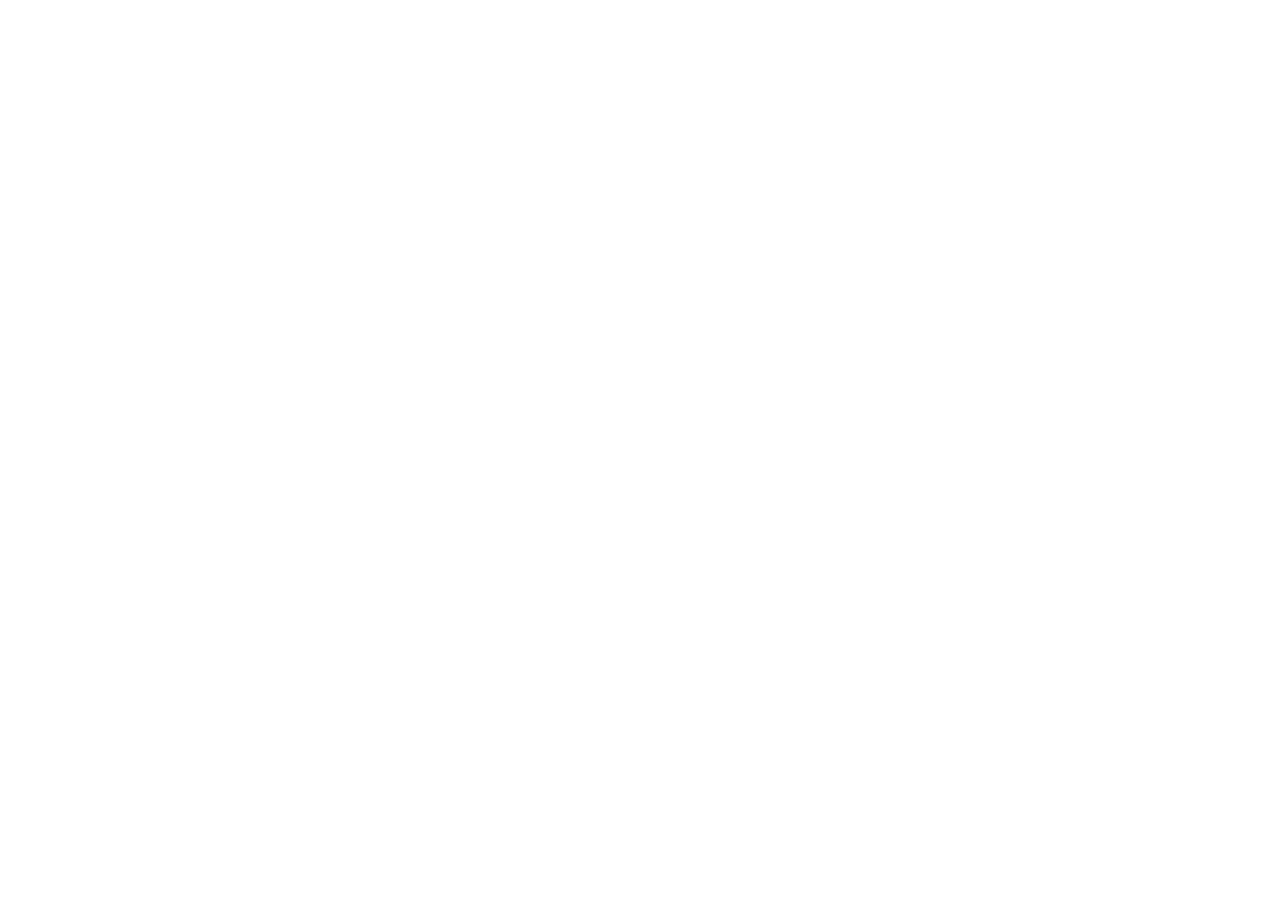
==== commit 00c1f27c: "Redireciona para o novo endereco: naeguanhaes.github.io O site passou a viver na organizacao do NAE." ====
--- a/index.html
+++ b/index.html
@@ -2,214 +2,28 @@
 <html lang="pt-BR">
 <head>
 <meta charset="utf-8">
-<meta name="viewport" content="width=device-width, initial-scale=1">
-<title>NAE Guanhães — Núcleo de Apoio ao Estudante | UEMG</title>
-<meta name="description" content="Portal do Núcleo de Apoio ao Estudante da UEMG — Unidade Guanhães: e-mail institucional, horários de aulas, mapa do campus e atendimento.">
-<link rel="icon" href="assets/favicon-nae.png" type="image/png">
-<meta name="theme-color" content="#40688B">
-<link rel="manifest" href="manifest.webmanifest">
-<link rel="apple-touch-icon" href="assets/icone-192.png">
-<meta property="og:type" content="website">
-<meta property="og:site_name" content="NAE Guanhães — Núcleo de Apoio ao Estudante">
-<meta property="og:locale" content="pt_BR">
-<meta property="og:title" content="NAE Guanhães — Núcleo de Apoio ao Estudante | UEMG">
-<meta property="og:description" content="Portal do Núcleo de Apoio ao Estudante da UEMG — Unidade Guanhães: e-mail institucional, horários de aulas, mapa do campus e atendimento.">
-<meta property="og:url" content="https://jonbarbosas.github.io/nae-guanhaes/">
-<meta property="og:image" content="https://jonbarbosas.github.io/nae-guanhaes/assets/og-nae.png">
-<meta property="og:image:width" content="1200">
-<meta property="og:image:height" content="630">
-<meta name="twitter:card" content="summary_large_image">
-<link rel="stylesheet" href="assets/estilo.css">
+<title>O site do NAE mudou de endereço</title>
+<meta name="color-scheme" content="light">
+<link rel="canonical" href="https://naeguanhaes.github.io/">
+<meta http-equiv="refresh" content="0; url=https://naeguanhaes.github.io/">
+<style>
+  body{margin:0;min-height:100vh;display:grid;place-items:center;background:#F2F6FA;
+       font-family:"Segoe UI",system-ui,sans-serif;color:#16303F;text-align:center;padding:2rem}
+  .cx{max-width:34rem;display:flex;flex-direction:column;gap:1rem;align-items:center}
+  h1{font-family:Palatino Linotype,Georgia,serif;font-size:1.7rem;margin:0;color:#22475F}
+  p{margin:0;color:#35566C;line-height:1.6}
+  a.btn{background:#35618A;color:#fff;text-decoration:none;border-radius:99px;
+        padding:.7rem 1.5rem;font-weight:700;box-shadow:0 12px 28px -18px #35618A}
+  code{background:#E8F0F6;border-radius:6px;padding:.1rem .4rem;font-size:.9em}
+</style>
 </head>
 <body>
-
-<a class="pular" href="#conteudo">Pular para o conteúdo</a>
-
-<div id="avisos"></div>
-
-<header class="topbar">
-  <div class="wrap topbar-in">
-    <a class="brand" href="index.html">
-      <img class="marca" src="assets/logo-nae.png" alt="NAE — Núcleo de Apoio ao Estudante · Unidade Guanhães">
-    </a>
-    <div class="unidade">
-      <b>UEMG — Unidade Guanhães</b><br>
-      Coordenação: Jonatan Barbosa Silva
-    </div>
+  <div class="cx">
+    <h1>O site do NAE mudou de endereço</h1>
+    <p>Estamos levando você para o novo endereço. Se não acontecer em alguns segundos, use o botão abaixo.</p>
+    <p><code>naeguanhaes.github.io</code></p>
+    <a class="btn" href="https://naeguanhaes.github.io/">Ir para o site do NAE →</a>
   </div>
-</header>
-
-<nav class="nav" aria-label="Seções do site">
-  <div class="wrap nav-in">
-    <a class="nav-link" href="index.html" aria-current="page" style="--c: var(--azul-esc)"><i class="dot"></i>Início</a>
-    <a class="nav-link" href="email.html" style="--c: var(--azul)"><i class="dot"></i>Ajuda com E-mail Institucional</a>
-    <a class="nav-link" href="horarios.html" style="--c: var(--turquesa)"><i class="dot"></i>Horários de Aulas</a>
-    <a class="nav-link" href="calendario.html" style="--c: var(--lilas)"><i class="dot"></i>Calendário Acadêmico</a>
-    <a class="nav-link" href="mapa.html" style="--c: var(--verde)"><i class="dot"></i>Mapa do Campus</a>
-    <a class="nav-link" href="sobre.html" style="--c: var(--ambar)"><i class="dot"></i>Sobre o NAE</a>
-    <a class="nav-link" href="contato.html" style="--c: var(--coral)"><i class="dot"></i>Fale com o NAE</a>
-  </div>
-</nav>
-
-<main class="wrap stack" id="conteudo">
-
-  <div class="hero">
-    <div class="hero-in">
-      <span class="eyebrow">UEMG · Unidade Guanhães</span>
-      <h1>Tudo o que o estudante precisa, em um lugar só</h1>
-      <p>Acesso ao e-mail institucional, horários das aulas, mapa do campus e o apoio do Núcleo. Escolha abaixo por onde começar.</p>
-      <div class="hero-acoes">
-        <a class="btn" href="email.html">Guia do e-mail institucional →</a>
-        <a class="btn ghost" href="horarios.html">Ver horários 2026.2</a>
-        <button class="btn ghost" type="button" id="btn-instalar" hidden>Instalar no celular</button>
-      </div>
-    </div>
-    <img class="hero-marca" src="assets/simbolo-nae.png" alt="" aria-hidden="true">
-  </div>
-
-  <section id="painel-agora" aria-label="Aula de hoje"></section>
-</div>
-
-  <section class="carrossel" data-carrossel aria-label="Serviços do NAE">
-    <div class="carrossel-topo">
-      <div class="titulo-sec" style="--c: var(--blue)">
-        <span class="eyebrow" style="--c: var(--blue)">Serviços</span>
-        <h2>Clique e vá direto ao ponto</h2>
-      </div>
-      <div class="carrossel-ctrl">
-        <button class="seta-btn" type="button" data-seta="prev" aria-label="Item anterior">←</button>
-        <button class="seta-btn" type="button" data-seta="next" aria-label="Próximo item">→</button>
-      </div>
-    </div>
-
-    <div class="trilho">
-
-      <a class="porta" href="email.html" style="--c: var(--blue)">
-        <span class="porta-ico" aria-hidden="true">
-          <svg width="24" height="24" viewBox="0 0 24 24" fill="none" stroke="currentColor" stroke-width="1.7" stroke-linecap="round" stroke-linejoin="round">
-            <rect x="2.5" y="4.5" width="19" height="15" rx="2.5"></rect>
-            <path d="M3 7l9 6 9-6"></path>
-          </svg>
-        </span>
-        <span class="porta-tag">Passo a passo · 10 etapas</span>
-        <span class="porta-h">Ajuda com o e-mail institucional</span>
-        <span class="porta-p">Primeiro acesso e redefinição de senha, explicados tela por tela.</span>
-        <span class="porta-seta" aria-hidden="true">→</span>
-      </a>
-
-      <a class="porta" href="horarios.html" style="--c: var(--cyan)">
-        <span class="porta-ico" aria-hidden="true">
-          <svg width="24" height="24" viewBox="0 0 24 24" fill="none" stroke="currentColor" stroke-width="1.7" stroke-linecap="round" stroke-linejoin="round">
-            <rect x="3" y="4.5" width="18" height="16" rx="2.5"></rect>
-            <path d="M3 9.5h18M8 2.5v4M16 2.5v4M7.5 13.5h3M7.5 17h6"></path>
-          </svg>
-        </span>
-        <span class="porta-tag">Semestre 2026.2 · 12 turmas</span>
-        <span class="porta-h">Horários de aulas</span>
-        <span class="porta-p">Grade de Direito e Engenharia Civil, com busca por disciplina ou professor.</span>
-        <span class="porta-seta" aria-hidden="true">→</span>
-      </a>
-
-      <a class="porta" href="mapa.html" style="--c: var(--green)">
-        <span class="porta-ico" aria-hidden="true">
-          <svg width="24" height="24" viewBox="0 0 24 24" fill="none" stroke="currentColor" stroke-width="1.7" stroke-linecap="round" stroke-linejoin="round">
-            <path d="M3 6.5l6-2.5 6 2.5 6-2.5v13l-6 2.5-6-2.5-6 2.5z"></path>
-            <path d="M9 4v13M15 6.5v13"></path>
-          </svg>
-        </span>
-        <span class="porta-tag">Planta ilustrada</span>
-        <span class="porta-h">Mapa do campus</span>
-        <span class="porta-p">Onde fica cada sala, laboratório e serviço — inclusive a sala do NAE.</span>
-        <span class="porta-seta" aria-hidden="true">→</span>
-      </a>
-
-      <a class="porta" href="calendario.html" style="--c: var(--lilas)">
-        <span class="porta-ico" aria-hidden="true">
-          <svg width="24" height="24" viewBox="0 0 24 24" fill="none" stroke="currentColor" stroke-width="1.7" stroke-linecap="round" stroke-linejoin="round">
-            <rect x="3" y="4.5" width="18" height="16" rx="3"></rect>
-            <path d="M3 9.5h18M8 2.5v4M16 2.5v4"></path><circle cx="8.5" cy="14" r="1.3" fill="currentColor" stroke="none"></circle><circle cx="12" cy="14" r="1.3" fill="currentColor" stroke="none"></circle><circle cx="15.5" cy="14" r="1.3" fill="currentColor" stroke="none"></circle>
-          </svg>
-        </span>
-        <span class="porta-tag">Ano de 2026</span>
-        <span class="porta-h">Calendário acadêmico</span>
-        <span class="porta-p">Feriados, prazos de matrícula, trancamento, exames e fim de semestre — mês a mês.</span>
-        <span class="porta-seta" aria-hidden="true">→</span>
-      </a>
-
-      <a class="porta" href="contato.html" style="--c: var(--orange)">
-        <span class="porta-ico" aria-hidden="true">
-          <svg width="24" height="24" viewBox="0 0 24 24" fill="none" stroke="currentColor" stroke-width="1.7" stroke-linecap="round" stroke-linejoin="round">
-            <path d="M12 21s7-5.4 7-11a7 7 0 10-14 0c0 5.6 7 11 7 11z"></path>
-            <circle cx="12" cy="10" r="2.6"></circle>
-          </svg>
-        </span>
-        <span class="porta-tag">Prédio do Administrativo</span>
-        <span class="porta-h">Sala do NAE e atendimento</span>
-        <span class="porta-p">Terças e quintas, das 18h às 19h. Quartas, com agendamento por e-mail.</span>
-        <span class="porta-seta" aria-hidden="true">→</span>
-      </a>
-
-      <a class="porta" href="sobre.html" style="--c: var(--amber)">
-        <span class="porta-ico" aria-hidden="true">
-          <svg width="24" height="24" viewBox="0 0 24 24" fill="none" stroke="currentColor" stroke-width="1.7" stroke-linecap="round" stroke-linejoin="round">
-            <circle cx="9" cy="8" r="3.2"></circle>
-            <path d="M3 19.5c.6-3.4 3-5.2 6-5.2s5.4 1.8 6 5.2"></path>
-            <path d="M16.5 6.2a3.2 3.2 0 010 5.6M18.6 3.8a6.5 6.5 0 010 10.4"></path>
-          </svg>
-        </span>
-        <span class="porta-tag">Quem somos</span>
-        <span class="porta-h">Sobre o NAE</span>
-        <span class="porta-p">Acolhimento, apoio pedagógico, assistência estudantil e acessibilidade.</span>
-        <span class="porta-seta" aria-hidden="true">→</span>
-      </a>
-
-    </div>
-
-    <div class="pontos" role="tablist" aria-label="Selecionar item"></div>
-  </section>
-
-  <div class="atalhos">
-    <span class="atalhos-rot">Dúvidas rápidas</span>
-    <a class="atalho" href="email.html#meu-endereco" style="--c: var(--blue)">Qual é o meu e-mail?</a>
-    <a class="atalho" href="email.html#passo-a-passo" style="--c: var(--blue)">Esqueci minha senha</a>
-    <a class="atalho" href="mapa.html" style="--c: var(--green)">Onde fica minha sala?</a>
-    <a class="atalho" href="horarios.html" style="--c: var(--cyan)">Que aula tenho hoje?</a>
-    <a class="atalho" href="contato.html" style="--c: var(--orange)">Onde fica o NAE?</a>
-    <a class="atalho" href="calendario.html" style="--c: var(--lilas)">Quando é o próximo feriado?</a>
-  </div>
-
-  <div class="grid2">
-    <div class="card reveal" style="--c: var(--orange)">
-      <span class="rotulo">Atendimento</span>
-      <h3>O NAE fica no Prédio do Administrativo</h3>
-      <p>Atendimento presencial às <b>terças e quintas, das 18h às 19h</b>. Às quartas-feiras, mediante agendamento prévio por e-mail.</p>
-      <div><a class="btn ghost" href="contato.html" style="--c: var(--orange)">Ver como chegar e falar com o NAE →</a></div>
-    </div>
-    <div class="card reveal" style="--c: var(--cyan)">
-      <span class="rotulo">Novidades</span>
-      <h3>Esta página está crescendo</h3>
-      <p>Em breve: editais e bolsas, calendário acadêmico e materiais de apoio. Já estão no ar o guia do e-mail, os horários 2026.2 e o mapa do campus.</p>
-    </div>
-  </div>
-
-</main>
-
-<footer>
-  <div class="wrap foot-in">
-    <p>NAE — Núcleo de Apoio ao Estudante · UEMG Unidade Guanhães<br>Coordenação: Jonatan Barbosa Silva</p>
-    <div class="foot-links">
-      <a href="email.html">E-mail institucional</a>
-      <a href="horarios.html">Horários</a>
-      <a href="mapa.html">Mapa</a>
-      <a href="contato.html">Contato</a>
-    </div>
-    <p class="assinatura">Desenvolvido por <b>Jonatan Barbosa Silva</b></p>
-  </div>
-</footer>
-
-<script src="assets/dados-avisos.js"></script>
-<script src="assets/dados-horarios.js"></script>
-<script src="assets/site.js"></script>
-<script src="assets/horarios.js"></script>
+  <script>location.replace('https://naeguanhaes.github.io/');</script>
 </body>
 </html>
